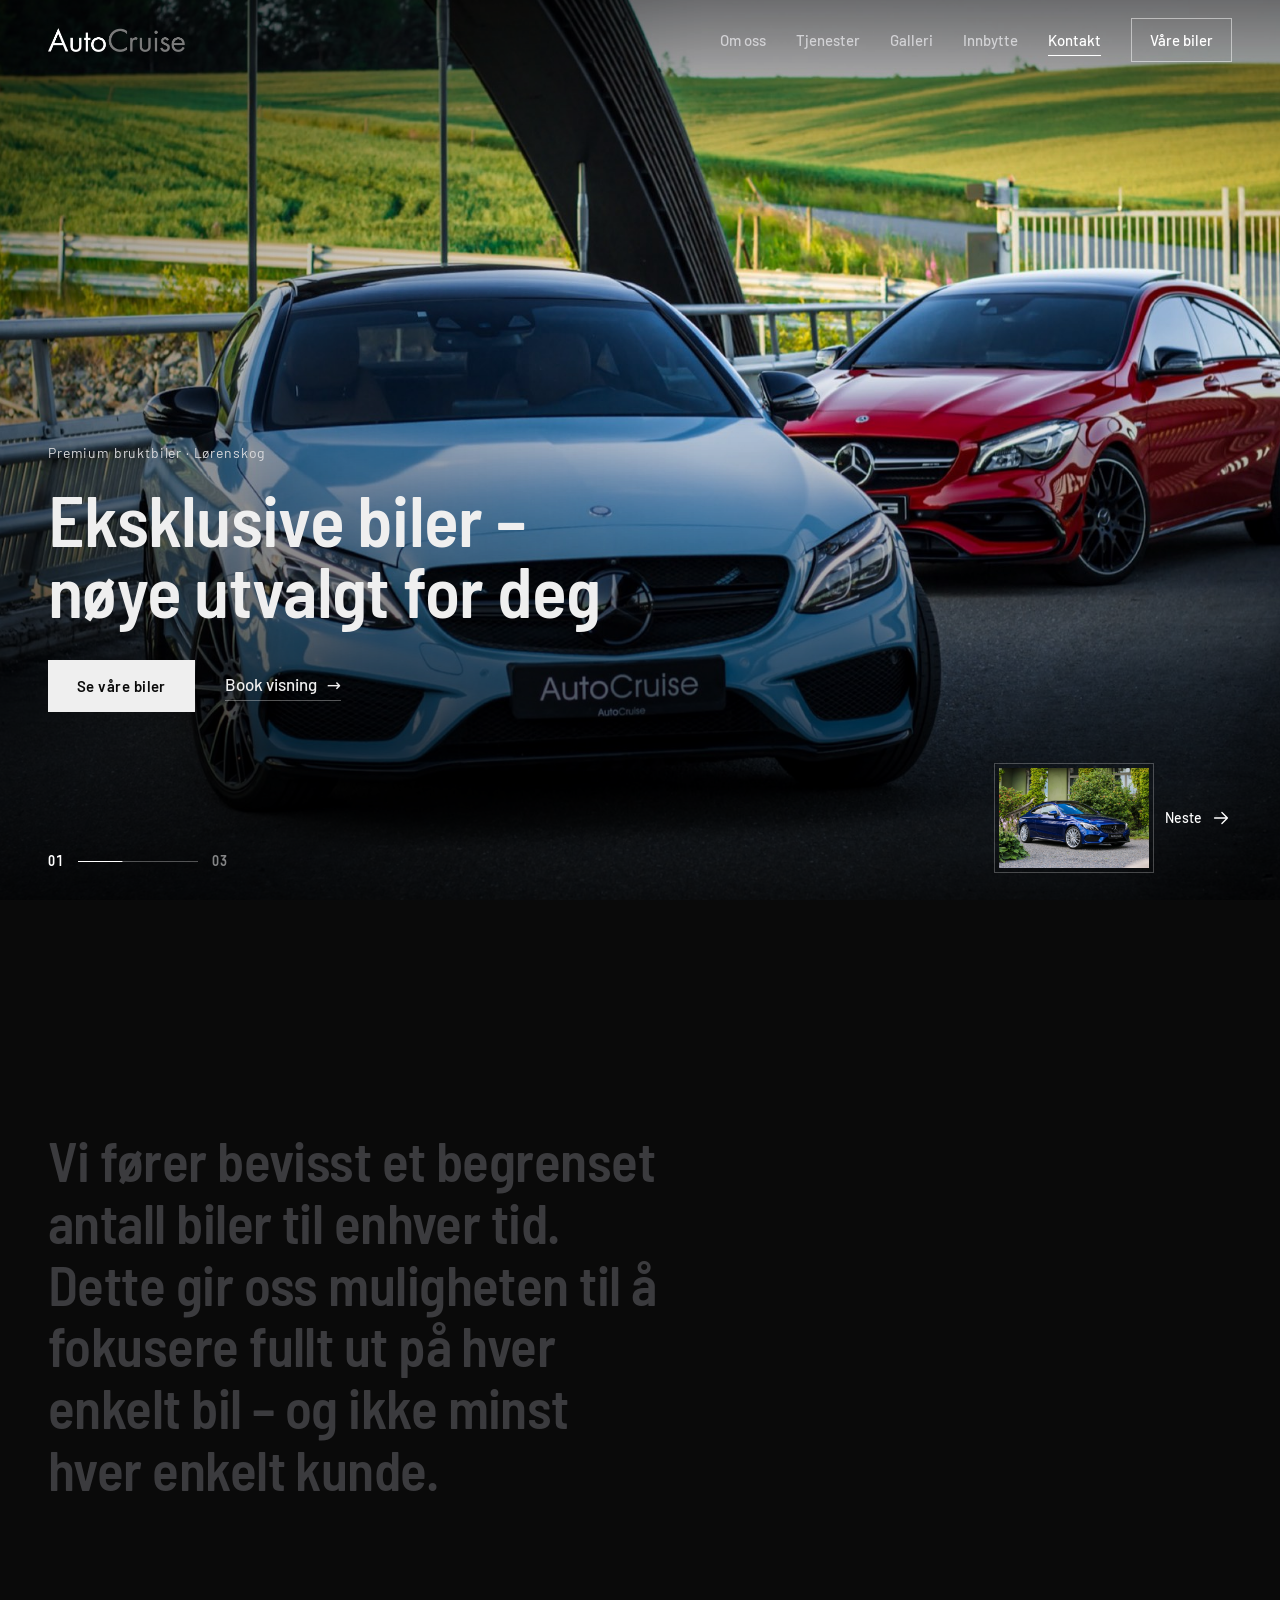
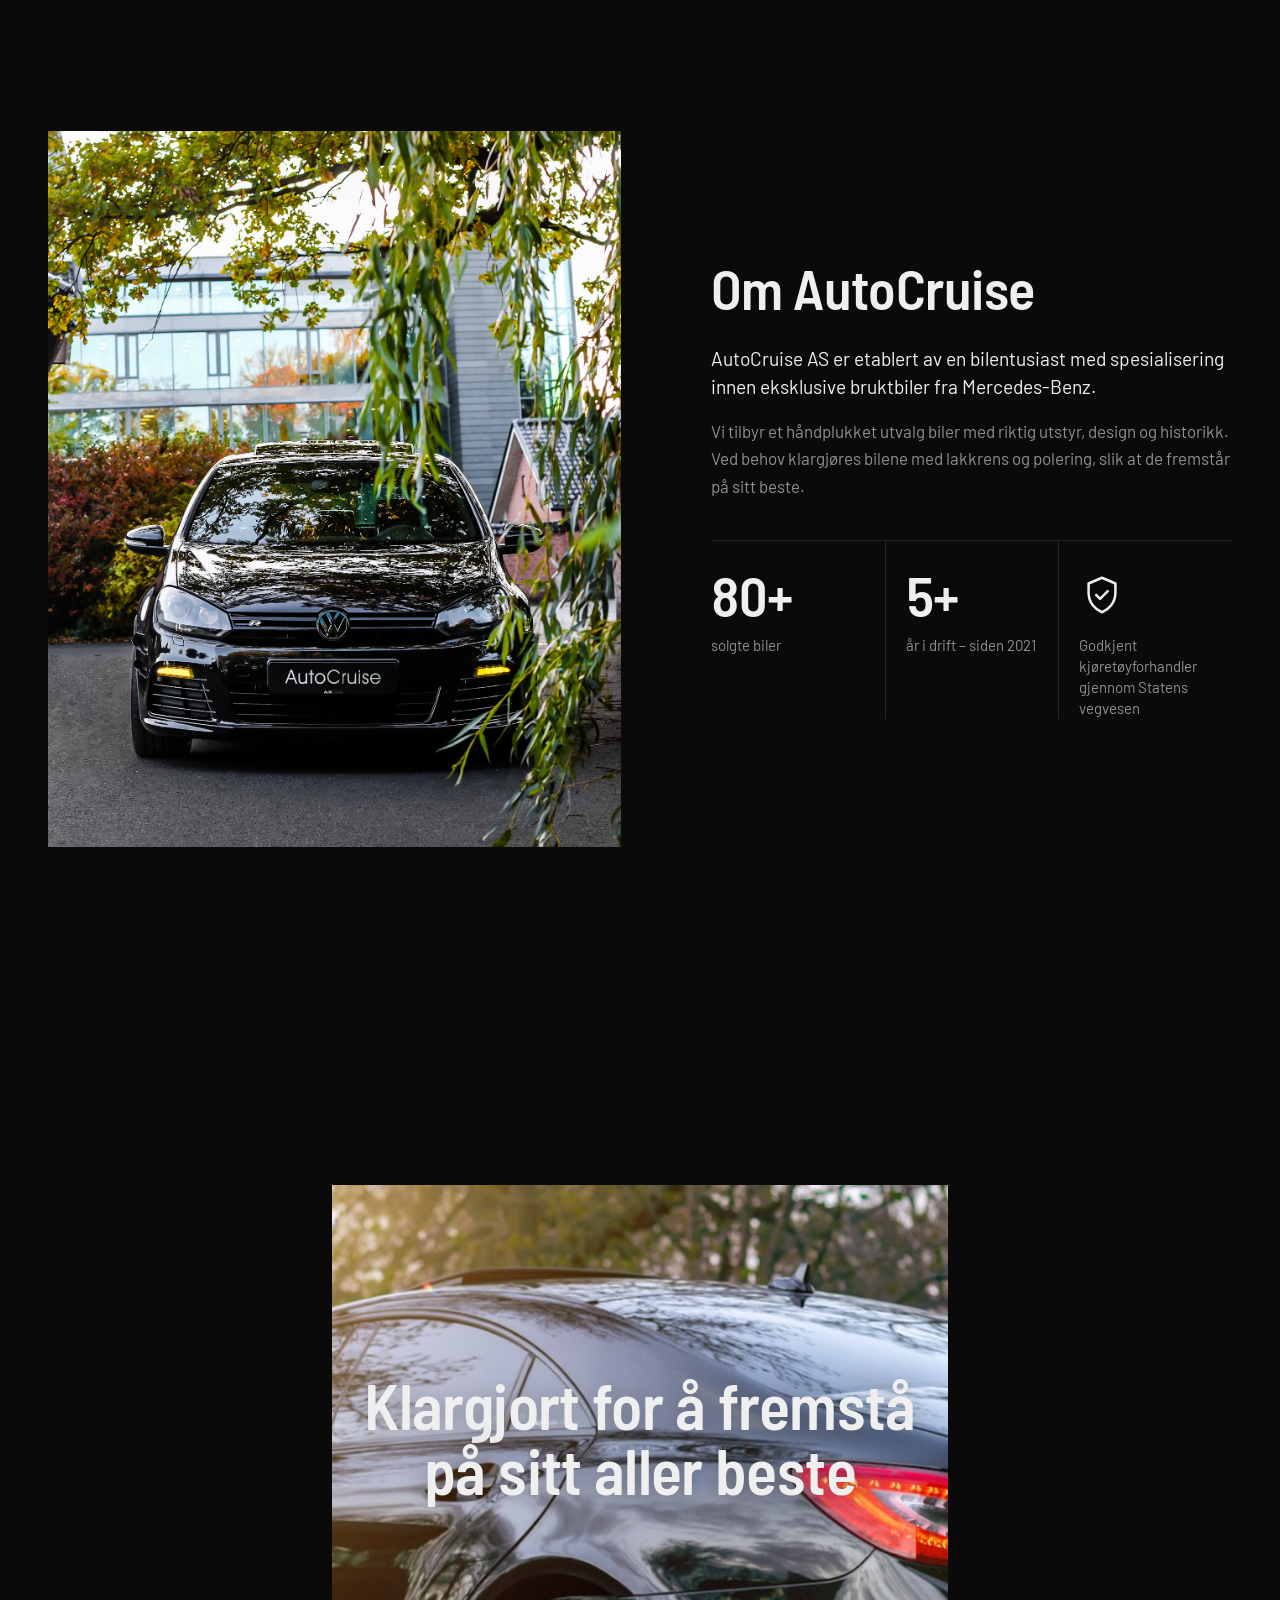
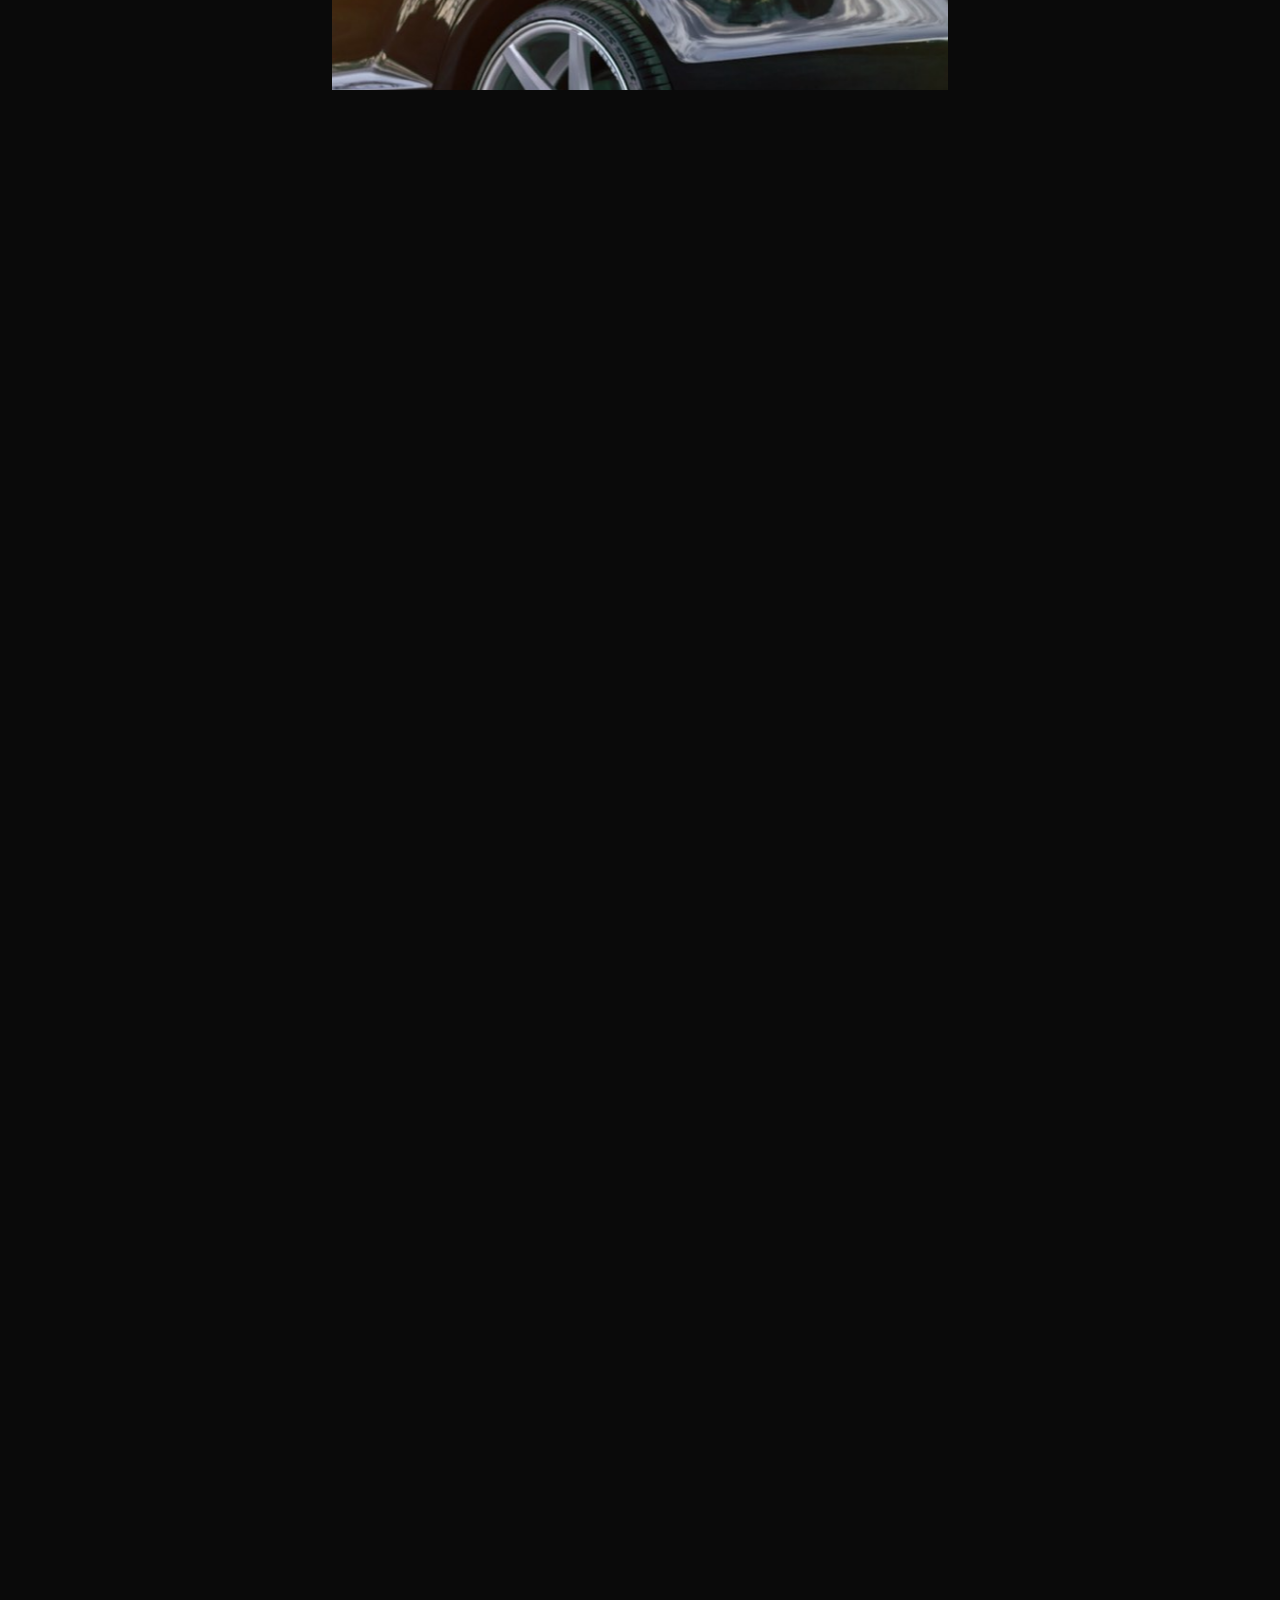
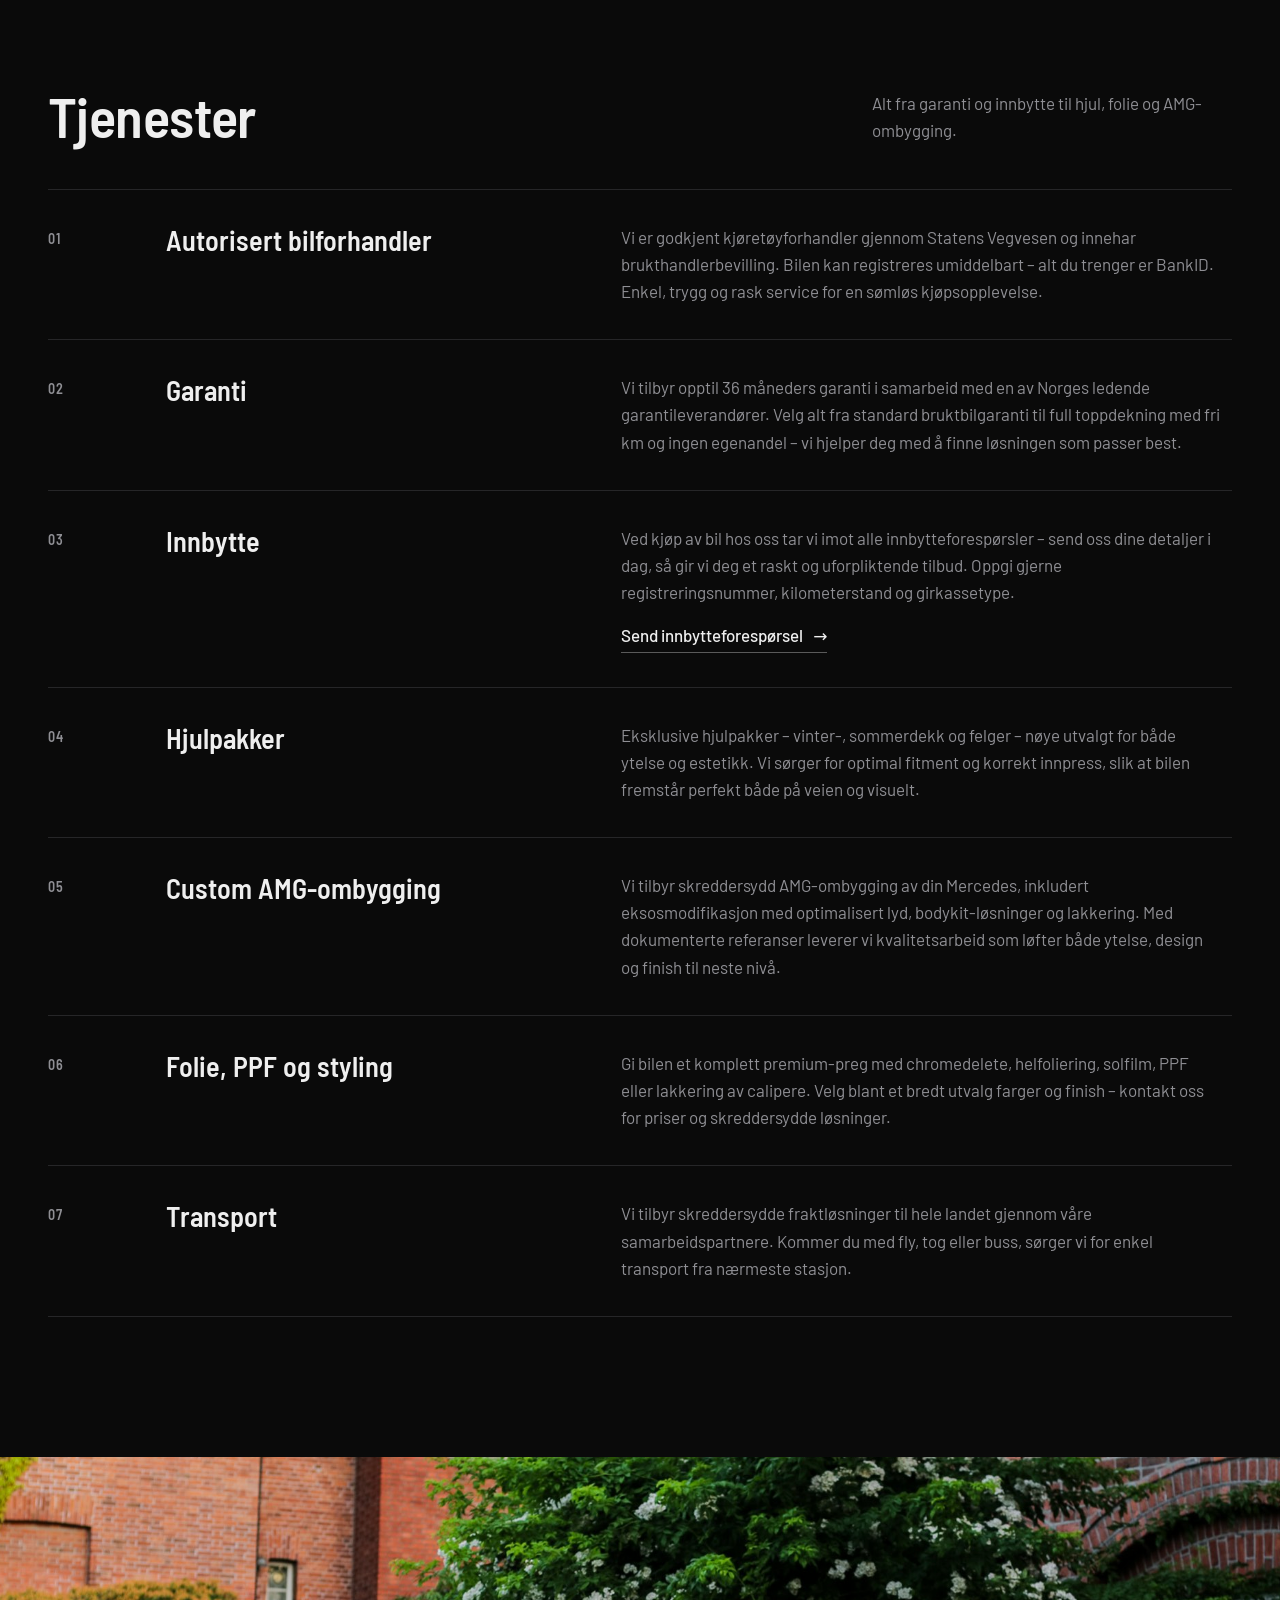
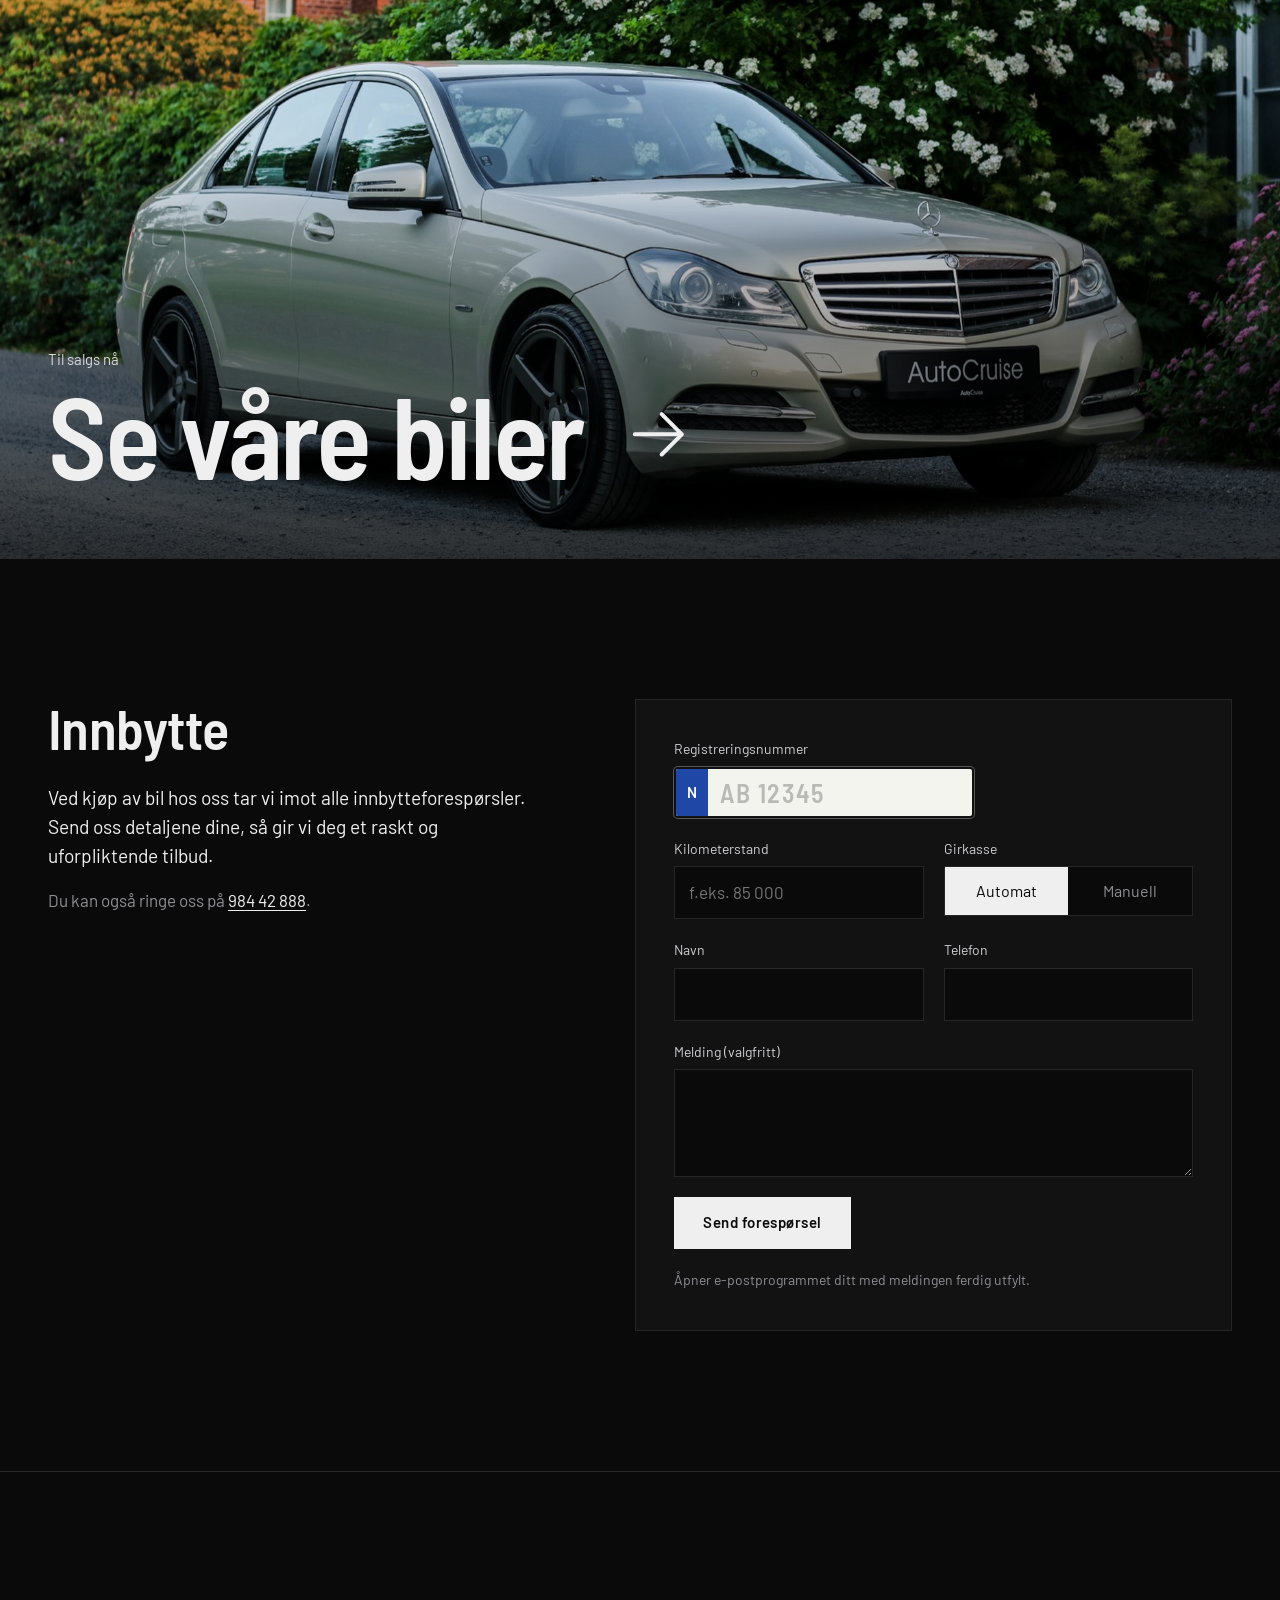
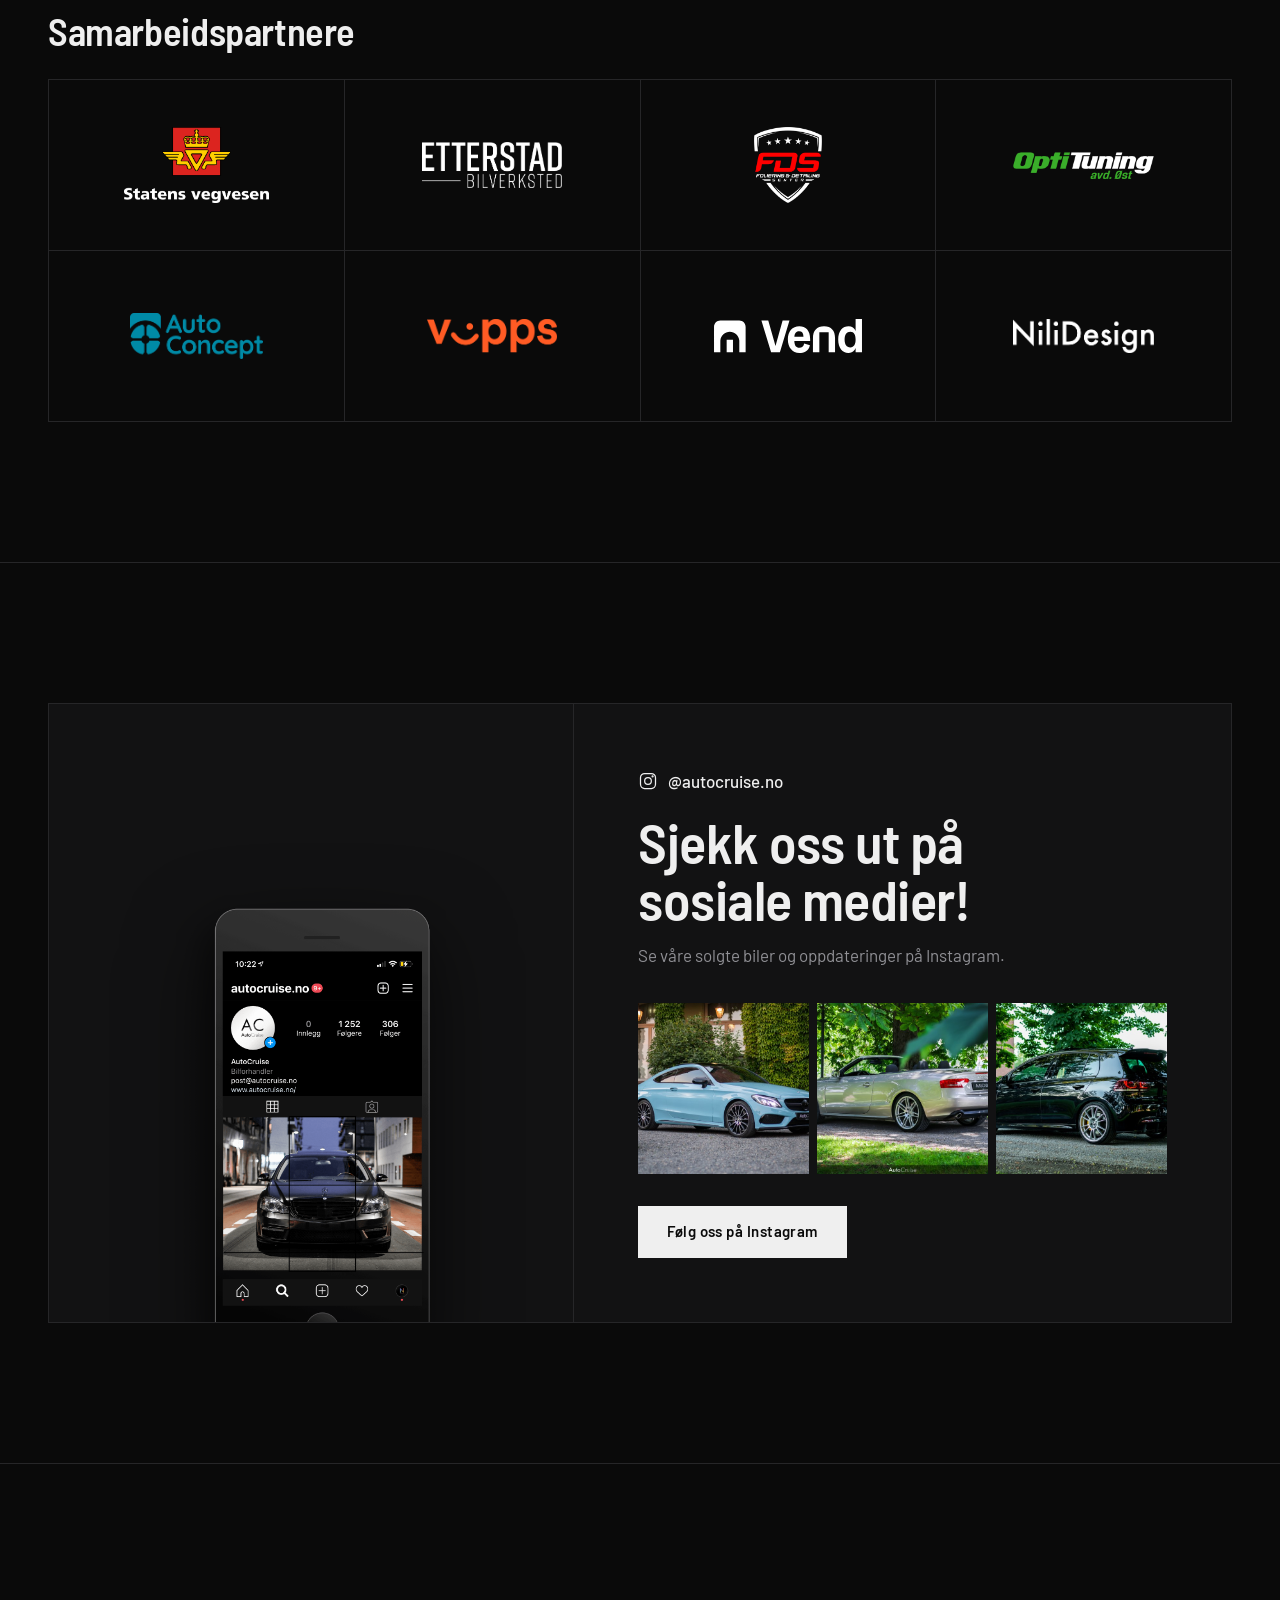
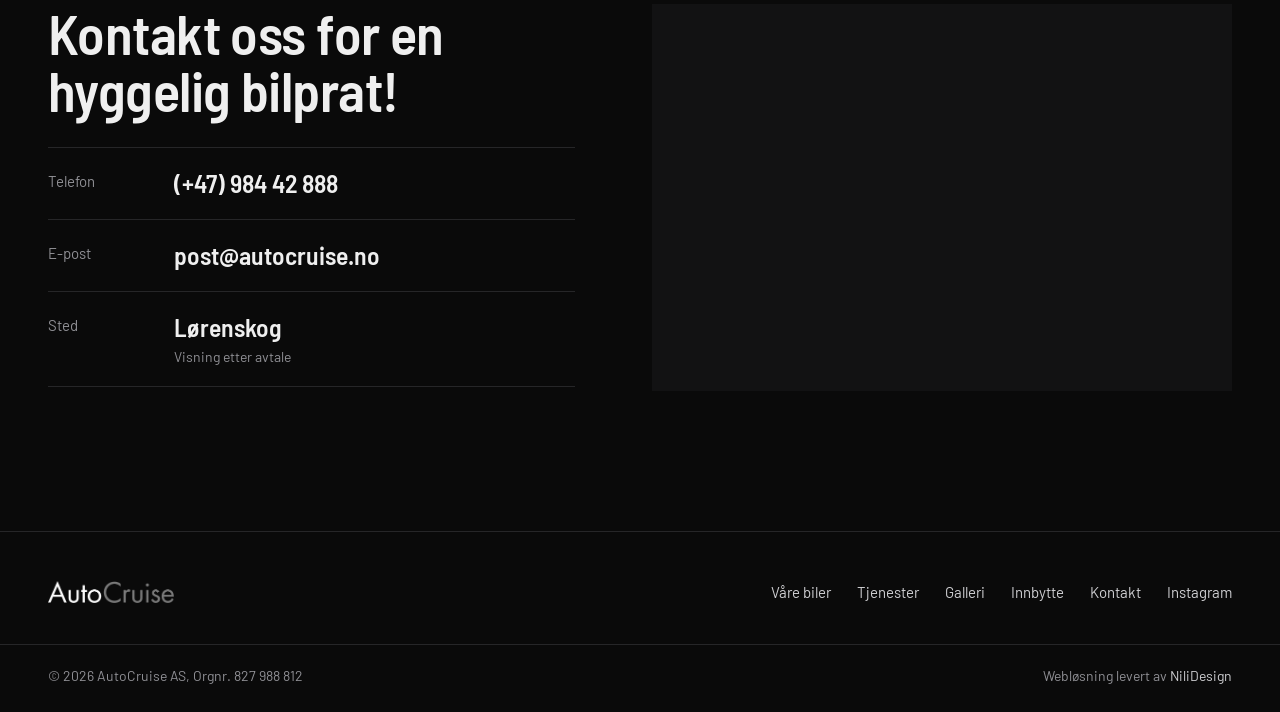
==== index.html @ bfeafc6b "Ny nettside for AutoCruise Forside med slideshow, tjenester, innbytteskjema, partnere og kontakt, pl" ====
<!DOCTYPE html>
<html lang="no">
<head>
  <meta charset="utf-8">
  <meta name="viewport" content="width=device-width, initial-scale=1">
  <title>AutoCruise | Premium bruktbiler og hjulpakker | Lørenskog</title>
  <meta name="description" content="AutoCruise AS – eksklusive bruktbiler fra Mercedes-Benz i Lørenskog. Håndplukket utvalg, opptil 36 mnd garanti, innbytte, hjulpakker, AMG-ombygging, foliering og frakt til hele landet.">
  <meta name="theme-color" content="#0a0a0a">
  <link rel="icon" href="img/logo_icon.png">
  <link rel="canonical" href="https://www.autocruise.no/">

  <meta property="og:type" content="website">
  <meta property="og:title" content="AutoCruise – Eksklusive biler, nøye utvalgt for deg">
  <meta property="og:description" content="Bruktbiler fra Mercedes-Benz i Lørenskog. Garanti, innbytte og frakt til hele landet.">
  <meta property="og:image" content="https://www.autocruise.no/bilder/web/header/1C43xCLA45.jpg">
  <meta property="og:locale" content="nb_NO">

  <script type="application/ld+json">
  {
    "@context": "https://schema.org",
    "@type": "AutoDealer",
    "name": "AutoCruise AS",
    "url": "https://www.autocruise.no/",
    "logo": "https://www.autocruise.no/img/logo_white.png",
    "image": "https://www.autocruise.no/bilder/web/header/1C43xCLA45.jpg",
    "telephone": "+4798442888",
    "email": "post@autocruise.no",
    "address": { "@type": "PostalAddress", "addressLocality": "Lørenskog", "addressCountry": "NO" },
    "taxID": "827988812",
    "sameAs": ["https://www.instagram.com/autocruise.no/"]
  }
  </script>

  <link rel="preconnect" href="https://fonts.googleapis.com">
  <link rel="preconnect" href="https://fonts.gstatic.com" crossorigin>
  <link href="https://fonts.googleapis.com/css2?family=Barlow:wght@400;500;600&family=Barlow+Semi+Condensed:wght@500;600;700&display=swap" rel="stylesheet">
  <link rel="preload" as="image" href="bilder/web/header/1C43xCLA45.jpg">
  <link rel="stylesheet" href="css/style.css?v=14">
</head>
<body class="home">

<header class="nav" id="nav">
  <a href="#top" class="nav__logo" aria-label="AutoCruise – til toppen">
    <img src="img/logo_white.png" alt="AutoCruise" width="150" height="26">
  </a>
  <nav class="nav__links" id="menu" aria-label="Hovedmeny">
    <a href="#om-oss">Om oss</a>
    <a href="#tjenester">Tjenester</a>
      <a href="galleri.html">Galleri</a>
    <a href="#innbytte">Innbytte</a>
    <a href="#kontakt">Kontakt</a>
    <a href="biler.html" class="nav__cars">Våre biler</a>
  </nav>
  <button class="nav__burger" id="burger" aria-label="Åpne meny" aria-expanded="false" aria-controls="menu">
    <span></span><span></span>
  </button>
</header>

<!-- ============ HEADER / SLIDESHOW ============ -->
<section class="hero" id="top" aria-roledescription="karusell" aria-label="Bilder fra AutoCruise">
  <div class="hero__media" id="heroMedia">
    <div class="hero__slides" id="heroSlides"></div>
  </div>
  <div class="hero__shade"></div>

  <div class="hero__content wrap">
    <p class="hero__place">Premium bruktbiler · Lørenskog</p>
    <h1 class="hero__title">Eksklusive biler –<br>nøye utvalgt for deg</h1>
    <div class="hero__actions">
      <a href="biler.html" class="btn">Se våre biler</a>
      <a href="#kontakt" class="link">Book visning</a>
    </div>
  </div>

  <div class="hero__bottom wrap">
    <div class="hero__index">
      <span id="heroNum">01</span>
      <span class="hero__line"><i id="heroProg"></i></span>
      <span id="heroTotal">06</span>
    </div>
    <p class="hero__caption" id="heroCaption"></p>
    <button class="hero__next" id="heroNext" aria-label="Neste bilde">
      <span class="hero__next-img"><img id="heroNextImg" alt=""></span>
      <span class="hero__next-txt">Neste<svg viewBox="0 0 24 24"><path d="M5 12h14M13 6l6 6-6 6"/></svg></span>
    </button>
  </div>
</section>

<main>

<!-- ============ UTSAGN ============ -->
<section class="statement" id="om-oss">
  <div class="wrap">
    <p class="statement__text" id="statement">Vi fører bevisst et begrenset antall biler til enhver tid. Dette gir oss muligheten til å fokusere fullt ut på hver enkelt bil – og ikke minst hver enkelt kunde.</p>
  </div>
</section>

<!-- ============ OM OSS ============ -->
<section class="about">
  <div class="wrap about__grid">
    <figure class="about__fig reveal">
      <div class="about__imgwrap"><img class="about__img parallax" src="bilder/web/IMG_1730.JPG" alt="Front på Mercedes-AMG med AutoCruise-skilt" loading="lazy"></div>
    </figure>
    <div class="about__copy">
      <h2 class="reveal">Om AutoCruise</h2>
      <p class="lead reveal">AutoCruise AS er etablert av en bilentusiast med spesialisering innen eksklusive bruktbiler fra Mercedes-Benz.</p>
      <p class="reveal">Vi tilbyr et håndplukket utvalg biler med riktig utstyr, design og historikk. Ved behov klargjøres bilene med lakkrens og polering, slik at de fremstår på sitt beste.</p>
      <ul class="about__stats reveal">
        <li><b><span data-count="80">80</span>+</b><span>solgte biler</span></li>
        <li><b><span data-count="5">5</span>+</b><span>år i drift – siden 2021</span></li>
        <li><b><svg viewBox="0 0 24 24" aria-hidden="true"><path d="M12 3l7 3v5c0 5-3.5 8.5-7 10-3.5-1.5-7-5-7-10V6z"/><path d="M9 12l2 2 4-4"/></svg></b><span>Godkjent kjøretøyforhandler gjennom Statens vegvesen</span></li>
      </ul>
    </div>
  </div>
</section>

<!-- ============ EKSPANDERENDE BILDE ============ -->
<section class="expand" id="expand" aria-label="Bilde">
  <div class="expand__sticky">
    <div class="expand__frame" id="expandFrame">
      <img src="bilder/web/ld-export-b02aa0bb-05022022.jpg" alt="Mercedes-AMG bakfra med AutoCruise-skilt" loading="lazy" id="expandImg">
    </div>
    <div class="expand__text" id="expandText">
      <h2>Klargjort for å fremstå<br>på sitt aller beste</h2>
    </div>
  </div>
</section>

<!-- ============ TJENESTER ============ -->
<section class="services section" id="tjenester">
  <div class="wrap">
    <div class="head-row">
      <h2 class="reveal">Tjenester</h2>
      <p class="reveal head-row__aside">Alt fra garanti og innbytte til hjul, folie og AMG-ombygging.</p>
    </div>

    <div class="svc" id="svc">
      <article class="svc__row reveal">
        <span class="svc__no">01</span>
        <h3>Autorisert bilforhandler</h3>
        <p>Vi er godkjent kjøretøyforhandler gjennom Statens Vegvesen og innehar brukthandlerbevilling. Bilen kan registreres umiddelbart – alt du trenger er BankID. Enkel, trygg og rask service for en sømløs kjøpsopplevelse.</p>
      </article>
      <article class="svc__row reveal">
        <span class="svc__no">02</span>
        <h3>Garanti</h3>
        <p>Vi tilbyr opptil 36 måneders garanti i samarbeid med en av Norges ledende garantileverandører. Velg alt fra standard bruktbilgaranti til full toppdekning med fri km og ingen egenandel – vi hjelper deg med å finne løsningen som passer best.</p>
      </article>
      <article class="svc__row reveal">
        <span class="svc__no">03</span>
        <h3>Innbytte</h3>
        <div>
          <p>Ved kjøp av bil hos oss tar vi imot alle innbytteforespørsler – send oss dine detaljer i dag, så gir vi deg et raskt og uforpliktende tilbud. Oppgi gjerne registreringsnummer, kilometerstand og girkassetype.</p>
          <a href="#innbytte" class="link">Send innbytteforespørsel</a>
        </div>
      </article>
      <article class="svc__row reveal">
        <span class="svc__no">04</span>
        <h3>Hjulpakker</h3>
        <p>Eksklusive hjulpakker – vinter-, sommerdekk og felger – nøye utvalgt for både ytelse og estetikk. Vi sørger for optimal fitment og korrekt innpress, slik at bilen fremstår perfekt både på veien og visuelt.</p>
      </article>
      <article class="svc__row reveal">
        <span class="svc__no">05</span>
        <h3>Custom AMG-ombygging</h3>
        <p>Vi tilbyr skreddersydd AMG-ombygging av din Mercedes, inkludert eksosmodifikasjon med optimalisert lyd, bodykit-løsninger og lakkering. Med dokumenterte referanser leverer vi kvalitetsarbeid som løfter både ytelse, design og finish til neste nivå.</p>
      </article>
      <article class="svc__row reveal">
        <span class="svc__no">06</span>
        <h3>Folie, PPF og styling</h3>
        <p>Gi bilen et komplett premium-preg med chromedelete, helfoliering, solfilm, PPF eller lakkering av calipere. Velg blant et bredt utvalg farger og finish – kontakt oss for priser og skreddersydde løsninger.</p>
      </article>
      <article class="svc__row reveal">
        <span class="svc__no">07</span>
        <h3>Transport</h3>
        <p>Vi tilbyr skreddersydde fraktløsninger til hele landet gjennom våre samarbeidspartnere. Kommer du med fly, tog eller buss, sørger vi for enkel transport fra nærmeste stasjon.</p>
      </article>
    </div>
  </div>
</section>

<!-- ============ VÅRE BILER – BANNER ============ -->
<a class="banner" href="biler.html">
  <img class="banner__img parallax" src="bilder/web/IMG_1139.jpg" alt="" loading="lazy">
  <span class="banner__shade"></span>
  <span class="banner__inner wrap">
    <span class="banner__small">Til salgs nå</span>
    <span class="banner__title">Se våre biler<svg viewBox="0 0 24 24"><path d="M5 12h14M13 6l6 6-6 6"/></svg></span>
  </span>
</a>

<!-- ============ INNBYTTE ============ -->
<section class="trade section" id="innbytte">
  <div class="wrap trade__grid">
    <div>
      <h2 class="reveal">Innbytte</h2>
      <p class="lead reveal">Ved kjøp av bil hos oss tar vi imot alle innbytteforespørsler. Send oss detaljene dine, så gir vi deg et raskt og uforpliktende tilbud.</p>
      <p class="reveal">Du kan også ringe oss på <a href="tel:+4798442888" class="u">984 42 888</a>.</p>
    </div>

    <form class="form reveal" id="tradeForm" novalidate>
      <div class="field field--full">
        <label for="regnr">Registreringsnummer</label>
        <div class="plate"><span class="plate__eu">N</span><input id="regnr" name="regnr" placeholder="AB 12345" maxlength="8" autocomplete="off" required></div>
      </div>
      <div class="field">
        <label for="km">Kilometerstand</label>
        <input id="km" name="km" inputmode="numeric" placeholder="f.eks. 85 000" required>
      </div>
      <div class="field">
        <span class="label">Girkasse</span>
        <div class="seg">
          <input type="radio" id="gir-a" name="gir" value="Automat" checked><label for="gir-a">Automat</label>
          <input type="radio" id="gir-m" name="gir" value="Manuell"><label for="gir-m">Manuell</label>
        </div>
      </div>
      <div class="field">
        <label for="navn">Navn</label>
        <input id="navn" name="navn" autocomplete="name" required>
      </div>
      <div class="field">
        <label for="tlf">Telefon</label>
        <input id="tlf" name="tlf" type="tel" inputmode="numeric" pattern="[0-9]*" maxlength="12" autocomplete="tel" required>
      </div>
      <div class="field field--full">
        <label for="melding">Melding (valgfritt)</label>
        <textarea id="melding" name="melding" rows="3"></textarea>
      </div>
      <div class="field--full form__foot">
        <button class="btn" type="submit">Send forespørsel</button>
        <p class="form__note" id="formNote">Åpner e-postprogrammet ditt med meldingen ferdig utfylt.</p>
      </div>
    </form>
  </div>
</section>

<!-- ============ PARTNERE ============ -->
<section class="partners section" aria-labelledby="partnere-tittel">
  <div class="wrap">
    <h2 class="partners__title reveal" id="partnere-tittel">Samarbeidspartnere</h2>
    <ul class="partners__grid reveal">
      <li><img src="img/partnere/vegvesen.png" alt="Statens vegvesen" class="p-tall" loading="lazy"></li>
      <li><img src="img/partnere/etterstad_logo.png" alt="Etterstad Bilverksted" loading="lazy"></li>
      <li><img src="img/partnere/fds.png" alt="FDS – Foliering &amp; Detailing Senter" class="p-tall" loading="lazy"></li>
      <li><img src="img/partnere/Optituning_avdOst_logo.png" alt="Optituning avd. Øst" loading="lazy"></li>
      <li><img src="img/partnere/AutoConcept_logo.webp" alt="AutoConcept" loading="lazy"></li>
      <li><img src="img/partnere/vipps.png" alt="Vipps" class="p-small" loading="lazy"></li>
      <li><img src="img/partnere/vend.svg" alt="Vend" class="p-small" loading="lazy"></li>
      <li><img src="img/partnere/NiliDesign_logo_white.png" alt="NiliDesign" class="p-small" loading="lazy"></li>
    </ul>
  </div>
</section>

<!-- ============ INSTAGRAM ============ -->
<section class="insta section" aria-labelledby="insta-tittel">
  <div class="wrap">
    <div class="insta__panel reveal">
      <div class="insta__phone">
        <img src="img/mobile_instagram.png" alt="AutoCruise sin Instagram-profil" loading="lazy">
      </div>
      <div class="insta__body">
        <p class="insta__handle"><svg viewBox="0 0 24 24" aria-hidden="true"><rect x="3" y="3" width="18" height="18" rx="5"/><circle cx="12" cy="12" r="4"/><circle cx="17.5" cy="6.5" r=".6"/></svg>@autocruise.no</p>
        <h2 id="insta-tittel">Sjekk oss ut på sosiale medier!</h2>
        <p>Se våre solgte biler og oppdateringer på Instagram.</p>
        <div class="insta__tiles">
          <a class="insta__tile" href="https://www.instagram.com/autocruise.no/" target="_blank" rel="noopener" tabindex="-1" aria-hidden="true"><img src="bilder/web/liten/IMG_9004.jpg" alt="" loading="lazy"></a>
          <a class="insta__tile" href="https://www.instagram.com/autocruise.no/" target="_blank" rel="noopener" tabindex="-1" aria-hidden="true"><img src="bilder/web/liten/AutoCruise_Main3.jpg" alt="" loading="lazy"></a>
          <a class="insta__tile" href="https://www.instagram.com/autocruise.no/" target="_blank" rel="noopener" tabindex="-1" aria-hidden="true"><img src="bilder/web/liten/IMG_8858.jpg" alt="" loading="lazy"></a>
        </div>
        <a class="btn" href="https://www.instagram.com/autocruise.no/" target="_blank" rel="noopener">Følg oss på Instagram</a>
      </div>
    </div>
  </div>
</section>

<!-- ============ KONTAKT ============ -->
<section class="contact section" id="kontakt">
  <div class="wrap contact__grid">
    <div>
      <h2 class="contact__title reveal">Kontakt oss for en hyggelig bilprat!</h2>
      <ul class="contact__list reveal">
        <li><span>Telefon</span><a href="tel:+4798442888">(+47) 984 42 888</a></li>
        <li><span>E-post</span><a href="mailto:post@autocruise.no?subject=Kontakt%20oss%20(via%20www.autocruise.no)">post@autocruise.no</a></li>
        <li><span>Sted</span><b>Lørenskog</b><small>Visning etter avtale</small></li>
      </ul>
    </div>
    <div class="map reveal">
      <iframe title="Kart over Lørenskog" src="https://www.google.com/maps?q=L%C3%B8renskog&z=12&output=embed" loading="lazy" referrerpolicy="no-referrer-when-downgrade"></iframe>
    </div>
  </div>
</section>

</main>

<footer class="footer">
  <div class="wrap footer__inner">
    <img src="img/logo_white.png" alt="AutoCruise" class="footer__logo" loading="lazy">
    <nav aria-label="Bunnmeny">
      <a href="biler.html">Våre biler</a>
      <a href="#tjenester">Tjenester</a>
      <a href="galleri.html">Galleri</a>
      <a href="#innbytte">Innbytte</a>
      <a href="#kontakt">Kontakt</a>
      <a href="https://www.instagram.com/autocruise.no/" target="_blank" rel="noopener">Instagram</a>
    </nav>
  </div>
  <div class="wrap footer__bottom">
    <span>© <span id="year">2026</span> AutoCruise AS, Orgnr. 827 988 812</span>
    <span>Webløsning levert av <a href="https://nilidesign.com" target="_blank" rel="noopener">NiliDesign</a></span>
  </div>
</footer>

<div class="quickbar">
  <a href="tel:+4798442888">Ring oss</a>
  <a href="biler.html">Våre biler</a>
</div>

<script src="bilder/bilder.js?v=14"></script>
<script src="js/main.js?v=14"></script>
</body>
</html>
---- css/style.css ----
/* ============ AutoCruise ============ */
:root {
  --bg: #0a0a0a;
  --bg-2: #121213;
  --line: #262628;
  --text: #efefef;
  --muted: #8f8f94;
  --dim: #3b3b3e;
  --accent: #d0262d;
  --ease: cubic-bezier(.22, .7, .15, 1);
  --ease-io: cubic-bezier(.7, 0, .2, 1);
  --wrap: 1280px;
  --gutter: clamp(16px, 4vw, 48px);
  --head: "Barlow Semi Condensed", "Barlow", system-ui, sans-serif;
}

*, *::before, *::after { box-sizing: border-box; }
html { -webkit-text-size-adjust: 100%; }
@media (prefers-reduced-motion: no-preference) { html { scroll-behavior: smooth; } }
body {
  margin: 0;
  background: var(--bg);
  color: var(--text);
  font-family: "Barlow", system-ui, sans-serif;
  font-size: 17px;
  line-height: 1.6;
  -webkit-font-smoothing: antialiased;
  overflow-x: hidden;
}
img { max-width: 100%; display: block; }
a { color: inherit; text-decoration: none; }
svg { width: 22px; height: 22px; fill: none; stroke: currentColor; stroke-width: 1.5; stroke-linecap: round; stroke-linejoin: round; flex: none; }
:focus-visible { outline: 2px solid var(--text); outline-offset: 3px; }
::selection { background: var(--text); color: var(--bg); }

.wrap { width: 100%; max-width: var(--wrap); margin: 0 auto; padding: 0 var(--gutter); }
.section { padding: clamp(80px, 11vw, 140px) 0; }

h1, h2 { font-family: var(--head); font-weight: 600; letter-spacing: -.01em; }
h2 { font-size: clamp(34px, 4.4vw, 60px); line-height: 1.02; margin: 0 0 28px; }
h3 { font-family: var(--head); font-weight: 600; font-size: 24px; line-height: 1.2; margin: 0; }
p { color: var(--muted); margin: 0 0 16px; }
.lead { color: var(--text); font-size: clamp(18px, 1.5vw, 21px); line-height: 1.5; }
.u { color: var(--text); border-bottom: 1px solid currentColor; }

.btn {
  display: inline-flex; align-items: center; justify-content: center; gap: 10px;
  height: 52px; padding: 0 28px; border: 1px solid var(--text);
  background: var(--text); color: var(--bg); font: 600 15px/1 "Barlow", sans-serif; letter-spacing: .03em;
  cursor: pointer; white-space: nowrap; position: relative; overflow: hidden; isolation: isolate;
  transition: color .45s var(--ease);
}
.btn::before { content: ""; position: absolute; inset: 0; background: var(--bg); transform: scaleY(0); transform-origin: bottom; transition: transform .45s var(--ease); z-index: -1; }
.btn:hover { color: var(--text); }
.btn:hover::before { transform: scaleY(1); }
.link {
  display: inline-flex; align-items: center; gap: 10px; font-weight: 500; color: var(--text);
  padding-bottom: 3px; position: relative;
}
.link::before { content: ""; position: absolute; left: 0; right: 0; bottom: 0; height: 1px; background: currentColor; opacity: .35; }
.link::after { content: "→"; transition: transform .3s var(--ease); }
.link:hover::after { transform: translateX(4px); }
.head-row { display: flex; justify-content: space-between; align-items: end; gap: 16px 40px; flex-wrap: wrap; margin-bottom: 44px; }
.head-row h2 { margin: 0; }
.head-row__aside { max-width: 36ch; margin: 0; }

/* ============ NAV ============ */
.nav {
  position: fixed; top: 0; left: 0; right: 0; z-index: 100;
  display: flex; align-items: center; gap: 32px;
  height: 80px; padding: 0 var(--gutter);
  transition: background .4s, height .4s var(--ease), border-color .4s, transform .5s var(--ease);
  border-bottom: 1px solid transparent;
}
.nav.is-scrolled { height: 64px; background: rgba(10,10,10,.92); backdrop-filter: blur(12px); -webkit-backdrop-filter: blur(12px); border-color: var(--line); }
.nav.is-hidden { transform: translateY(-100%); }
.nav__logo img { height: 24px; width: auto; }
.nav__links { display: flex; align-items: center; gap: 30px; margin-left: auto; }
.nav__links a { font-size: 15px; font-weight: 500; color: #d2d2d5; transition: color .2s; position: relative; }
.nav__links a:not(.nav__cars)::after { content: ""; position: absolute; left: 0; right: 0; bottom: -4px; height: 1px; background: currentColor; transform: scaleX(0); transform-origin: right; transition: transform .35s var(--ease); }
.nav__links a:hover, .nav__links a.is-active { color: #fff; }
.nav__links a:hover::after, .nav__links a.is-active::after { transform: scaleX(1); transform-origin: left; }
.nav__cars { border: 1px solid rgba(255,255,255,.5); padding: 9px 18px; color: #fff !important; transition: background .25s, color .25s !important; }
.nav__cars:hover, .nav__cars.is-active { background: #fff; color: #000 !important; }
.nav__burger { display: none; }

/* ============ HERO ============ */
.hero { position: relative; height: 100vh; height: 100svh; min-height: 600px; overflow: hidden; display: flex; flex-direction: column; justify-content: flex-end; background: #000; }
.hero__media { position: absolute; inset: 0; will-change: transform; }
.hero__slides { position: absolute; inset: -24px; transition: transform 1s var(--ease); }
.hero__slide { position: absolute; inset: 0; overflow: hidden; clip-path: inset(0 0 0 100%); transition: clip-path 1.3s var(--ease-io); }
.hero__slide img { width: 100%; height: 100%; object-fit: cover; transform: scale(1.3); transition: transform 1.6s var(--ease); }
.hero__slide.is-active { clip-path: inset(0); z-index: 2; }
.hero__slide.is-active img { transform: scale(1.04); transition: transform 8s cubic-bezier(.2,.4,.3,1); }
.hero__slide.is-leaving { clip-path: inset(0); z-index: 1; }
.hero__slide.is-leaving img { transform: scale(1.04) translateX(-6%); transition: transform 1.3s var(--ease-io); }
.hero__shade {
  position: absolute; inset: 0; z-index: 3; pointer-events: none;
  background:
    linear-gradient(180deg, rgba(0,0,0,.55) 0%, rgba(0,0,0,0) 22%),
    linear-gradient(0deg, rgba(0,0,0,.85) 0%, rgba(0,0,0,.35) 35%, rgba(0,0,0,0) 60%),
    linear-gradient(90deg, rgba(0,0,0,.4) 0%, rgba(0,0,0,0) 55%);
}
.hero__content { position: relative; z-index: 4; }
.hero__place { font-size: 14px; letter-spacing: .06em; color: #d9d9dc; margin: 0 0 18px; }
.hero__title { font-size: clamp(40px, 5.6vw, 80px); line-height: 1; margin: 0 0 34px; }
.hero__actions { display: flex; align-items: center; flex-wrap: wrap; gap: 30px; }

/* Innlasting */
.js .hero__place, .js .hero__title, .js .hero__actions { opacity: 0; transform: translateY(28px); transition: opacity 1s var(--ease), transform 1.2s var(--ease); }
.js .hero__title { transition-delay: .1s; }
.js .hero__actions { transition-delay: .25s; }
.is-loaded .hero__place, .is-loaded .hero__title, .is-loaded .hero__actions { opacity: 1; transform: none; }

.hero__bottom { position: relative; z-index: 4; display: grid; grid-template-columns: auto 1fr auto; align-items: end; gap: 32px; padding-top: 56px; padding-bottom: 32px; }
.hero__index { display: flex; align-items: center; gap: 14px; font: 600 14px/1 var(--head); letter-spacing: .08em; font-variant-numeric: tabular-nums; color: #fff; }
.hero__index span:last-child { color: rgba(255,255,255,.5); }
.hero__line { width: 120px; height: 1px; background: rgba(255,255,255,.3); position: relative; }
.hero__line i { position: absolute; inset: 0; background: #fff; transform-origin: left; transform: scaleX(0); }
.hero__caption { margin: 0; font-size: 14px; color: #cfcfd2; }
.hero__next { display: flex; align-items: center; gap: 16px; background: none; border: 0; padding: 0; color: #fff; cursor: pointer; font: 500 14px/1 "Barlow", sans-serif; }
.hero__next-img { width: 150px; aspect-ratio: 3/2; overflow: hidden; position: relative; outline: 1px solid rgba(255,255,255,.25); outline-offset: 4px; }
.hero__next-img img { width: 100%; height: 100%; object-fit: cover; transition: transform .8s var(--ease); }
.hero__next:hover .hero__next-img img { transform: scale(1.12); }
.hero__next-txt { display: flex; align-items: center; gap: 8px; }
.hero__next-txt svg { transition: transform .3s var(--ease); }
.hero__next:hover .hero__next-txt svg { transform: translateX(4px); }

/* ============ UTSAGN ============ */
.statement { padding: clamp(110px, 18vw, 240px) 0; }
.statement__text { font: 600 clamp(30px, 4.3vw, 62px)/1.12 var(--head); letter-spacing: -.01em; color: var(--text); margin: 0; max-width: 22ch; }
.statement__text .w { color: var(--dim); transition: color .35s; }
.statement__text .w.is-lit { color: var(--text); }

/* ============ OM OSS ============ */
.about { padding-bottom: clamp(80px, 11vw, 140px); }
.about__grid { display: grid; grid-template-columns: 1.1fr 1fr; gap: clamp(40px, 7vw, 110px); align-items: center; }
.about__fig { margin: 0; }
.about__imgwrap { aspect-ratio: 4/5; overflow: hidden; }
.about__img { width: 100%; height: 118%; object-fit: cover; object-position: 30% center; }
.about__stats { list-style: none; margin: 40px 0 0; padding: 0; display: grid; grid-template-columns: repeat(3, 1fr); border-top: 1px solid var(--line); }
.about__stats li { padding: 24px 20px 0 0; }
.about__stats li + li { padding-left: 20px; border-left: 1px solid var(--line); }
.about__stats b { display: flex; align-items: center; height: 60px; font: 600 clamp(44px, 4.4vw, 60px)/1 var(--head); letter-spacing: -.02em; margin-bottom: 10px; font-variant-numeric: tabular-nums; }
.about__stats b svg { width: 46px; height: 46px; stroke-width: 1.3; }
.about__stats li > span { display: block; font-size: 15px; line-height: 1.4; color: var(--muted); }

/* ============ EKSPANDERENDE BILDE ============ */
.expand { height: 240vh; position: relative; }
.expand__sticky { position: sticky; top: 0; height: 100vh; height: 100svh; overflow: hidden; display: grid; place-items: center; }
.expand__frame { position: absolute; inset: 0; clip-path: inset(22% 26%); overflow: hidden; will-change: clip-path; }
.expand__frame img { width: 100%; height: 100%; object-fit: cover; transform: scale(1.35); will-change: transform; }
.expand__frame::after { content: ""; position: absolute; inset: 0; background: rgba(0,0,0,var(--shade, 0)); }
.expand__text { position: relative; z-index: 2; text-align: center; padding: 0 var(--gutter); opacity: 0; transform: translateY(30px); transition: opacity .6s, transform .8s var(--ease); }
.expand__text.is-in { opacity: 1; transform: none; }
.expand__text h2 { font-size: clamp(34px, 5vw, 72px); margin: 0; text-shadow: 0 2px 30px rgba(0,0,0,.4); }

/* ============ TJENESTER ============ */
.services { position: relative; }
.svc { border-top: 1px solid var(--line); }
.svc__row { display: grid; grid-template-columns: 70px 1fr 1.5fr; gap: 16px 48px; padding: 34px 0; border-bottom: 1px solid var(--line); position: relative; transition: padding .5s var(--ease); }
.svc__no { font: 600 14px/1.6 var(--head); color: var(--muted); letter-spacing: .08em; padding-top: 4px; transition: color .3s; }
.svc__row h3 { font-size: clamp(22px, 2.2vw, 30px); transition: transform .5s var(--ease); }
.svc__row p { margin: 0; max-width: 60ch; transition: color .3s; }
.svc__row .link { margin-top: 16px; }
@media (hover: hover) {
  .svc__row:hover .svc__no { color: var(--text); }
  .svc__row:hover h3 { transform: translateX(10px); }
  .svc__row:hover p { color: #c7c7cb; }
}

/* ============ GALLERI-SIDEN ============ */
.gal-head { padding: clamp(130px, 16vw, 200px) 0 clamp(36px, 5vw, 60px); }
.gal-head__inner { display: flex; justify-content: space-between; align-items: end; gap: 24px 60px; flex-wrap: wrap; }
.gal-head h1 { font-size: clamp(64px, 11vw, 168px); line-height: .85; margin: 0; letter-spacing: -.025em; }
.gal-head__side { max-width: 340px; }
.gal-head__side p { margin: 0 0 6px; }
.gal { padding-bottom: clamp(80px, 10vw, 130px); }
.gal__grid { display: grid; grid-template-columns: repeat(4, 1fr); grid-auto-rows: clamp(150px, 17vw, 250px); gap: 8px; }
.gal__item { position: relative; padding: 0; border: 0; overflow: hidden; background: var(--bg-2); cursor: zoom-in; }
.gal__item img { width: 100%; height: 100%; object-fit: cover; transition: transform 1s var(--ease), opacity .6s; }
.gal__item img.is-loading { opacity: 0; }
.gal__item::after { content: ""; position: absolute; inset: 0; background: linear-gradient(0deg, rgba(0,0,0,.45), transparent 45%); opacity: 0; transition: opacity .4s; }
.gal__item span { position: absolute; left: 14px; bottom: 12px; z-index: 1; font: 600 13px/1 var(--head); letter-spacing: .08em; color: #fff; opacity: 0; transform: translateY(6px); transition: opacity .3s, transform .4s var(--ease); }
.gal__item:hover img { transform: scale(1.04); }
.gal__item:hover::after, .gal__item:hover span, .gal__item:focus-visible span { opacity: 1; transform: none; }

/* ============ LIGHTBOX ============ */
.lightbox { position: fixed; inset: 0; z-index: 300; background: rgba(0,0,0,.96); display: flex; align-items: center; justify-content: center; padding: 64px 16px; animation: lbIn .35s var(--ease); }
.lightbox[hidden] { display: none; }
@keyframes lbIn { from { opacity: 0; } }
.lightbox figure { margin: 0; display: flex; flex-direction: column; align-items: center; gap: 12px; max-width: 1500px; }
.lightbox img { max-height: calc(100vh - 150px); width: auto; animation: lbImg .5s var(--ease); }
@keyframes lbImg { from { opacity: 0; transform: scale(.97); } }
.lightbox figcaption { color: var(--muted); font-size: 14px; font-variant-numeric: tabular-nums; }
.lightbox button { position: absolute; width: 52px; height: 52px; display: grid; place-items: center; background: none; border: 1px solid rgba(255,255,255,.25); color: #fff; cursor: pointer; transition: background .2s, color .2s; }
.lightbox button:hover { background: #fff; color: #000; }
.lightbox__close { top: 16px; right: 16px; }
.lightbox__nav { top: 50%; margin-top: -26px; }
.lightbox__nav--prev { left: 16px; }
.lightbox__nav--next { right: 16px; }

/* ============ BANNER ============ */
.banner { position: relative; display: block; height: 78vh; min-height: 460px; overflow: hidden; }
.banner__img { position: absolute; inset: 0; width: 100%; height: 125%; object-fit: cover; transition: scale 1.4s var(--ease); }
.banner:hover .banner__img { scale: 1.04; }
.banner__shade { position: absolute; inset: 0; background: linear-gradient(0deg, rgba(0,0,0,.75), rgba(0,0,0,.05) 60%); }
.banner__inner { position: absolute; left: 0; right: 0; bottom: 0; margin: 0 auto; padding-bottom: clamp(36px, 6vw, 72px); display: flex; flex-direction: column; gap: 10px; }
.banner__small { font-size: 15px; color: #d9d9dc; }
.banner__title { display: flex; align-items: center; gap: .3em; font: 600 clamp(48px, 9vw, 140px)/.92 var(--head); letter-spacing: -.02em; }
.banner__title svg { width: .7em; height: .7em; stroke-width: 1.2; transition: transform .6s var(--ease); }
.banner:hover .banner__title svg { transform: translateX(.2em); }

/* ============ INNBYTTE ============ */
.trade__grid { display: grid; grid-template-columns: 1fr 1.2fr; gap: clamp(40px, 7vw, 100px); align-items: start; }
.form { display: grid; grid-template-columns: 1fr 1fr; gap: 20px; padding: clamp(24px, 3vw, 40px); background: var(--bg-2); border: 1px solid var(--line); }
.field { display: flex; flex-direction: column; gap: 6px; }
.field--full { grid-column: 1 / -1; }
.field label, .field .label { font-size: 14px; color: #cfcfd2; }
.field input, .field textarea {
  font: inherit; color: var(--text); background: var(--bg);
  border: 1px solid var(--line); border-radius: 0; padding: 12px 14px; width: 100%; transition: border-color .2s;
}
.field textarea { resize: vertical; }
.field input:focus, .field textarea:focus { outline: none; border-color: #8a8a8e; }
.field.is-invalid input { border-color: var(--accent); }
.plate { display: flex; background: #f4f4ef; border: 2px solid #111; border-radius: 4px; overflow: hidden; max-width: 300px; box-shadow: 0 0 0 1px #555; }
.plate__eu { background: #1f47a6; color: #fff; font-weight: 600; display: grid; place-items: center; width: 36px; font-size: 15px; }
.field .plate input { background: transparent; border: 0; color: #111; font: 600 26px/1 var(--head); letter-spacing: .06em; text-transform: uppercase; padding: 8px 12px; }
.field .plate input::placeholder { color: #b9b9b5; }
.field.is-invalid .plate { border-color: var(--accent); }
.seg { display: grid; grid-template-columns: 1fr 1fr; border: 1px solid var(--line); background: var(--bg); }
.seg input { position: absolute; opacity: 0; pointer-events: none; }
.seg label { text-align: center; padding: 11px; cursor: pointer; color: var(--muted); font-size: 16px; transition: background .2s, color .2s; }
.seg input:checked + label { background: var(--text); color: var(--bg); }
.seg input:focus-visible + label { outline: 2px solid var(--text); outline-offset: -2px; }
.form__foot { display: flex; align-items: center; gap: 20px; flex-wrap: wrap; }
.form__note { font-size: 14px; margin: 0; }
.form__note.is-ok { color: var(--text); }

/* ============ INSTAGRAM ============ */
.insta { border-top: 1px solid var(--line); }
.insta__panel { display: grid; grid-template-columns: 1fr 1.25fr; background: var(--bg-2); border: 1px solid var(--line); overflow: hidden; }
.insta__phone { display: flex; justify-content: center; align-items: flex-end; padding: 56px 40px 0; border-right: 1px solid var(--line); }
.insta__phone img { width: min(100%, 270px); margin-bottom: -18%; filter: drop-shadow(0 30px 40px rgba(0,0,0,.6)); transition: transform .8s var(--ease); }
.insta__panel:hover .insta__phone img { transform: translateY(-8px); }
.insta__body { padding: clamp(36px, 5vw, 64px); display: flex; flex-direction: column; justify-content: center; align-items: flex-start; }
.insta__handle { display: flex; align-items: center; gap: 10px; color: var(--text); font-weight: 500; margin-bottom: 18px; }
.insta__handle svg { width: 20px; height: 20px; }
.insta__body h2 { margin-bottom: 14px; max-width: 14ch; }
.insta__tiles { display: grid; grid-template-columns: repeat(3, 1fr); gap: 8px; width: 100%; margin: 18px 0 32px; }
.insta__tile { display: block; aspect-ratio: 1; overflow: hidden; background: var(--bg); }
.insta__tile img { width: 100%; height: 100%; object-fit: cover; transition: transform .8s var(--ease); }
.insta__tile:hover img { transform: scale(1.05); }

/* ============ PARTNERE ============ */
.partners { border-top: 1px solid var(--line); }
.partners__title { font-size: clamp(28px, 3vw, 40px); }
.partners__grid { list-style: none; margin: 0; padding: 0; display: flex; flex-wrap: wrap; gap: 1px; background: var(--line); border: 1px solid var(--line); }
.partners__grid li { flex: 1 1 calc(25% - 1px); min-width: 0; height: 170px; display: grid; place-items: center; padding: 24px; background: var(--bg); transition: background .4s; }
.partners__grid li:hover { background: var(--bg-2); }
.partners__grid img { max-width: 78%; height: 46px; width: auto; object-fit: contain; transition: transform .5s var(--ease); }
.partners__grid img.p-tall { height: 76px; }
.partners__grid img.p-small { height: 34px; }
.partners__grid li:hover img { transform: scale(1.06); }

/* ============ KONTAKT ============ */
.contact { border-top: 1px solid var(--line); }
.contact__grid { display: grid; grid-template-columns: 1fr 1.1fr; gap: clamp(40px, 6vw, 80px); align-items: stretch; }
.contact__title { max-width: 14ch; }
.contact__list { list-style: none; margin: 0; padding: 0; border-top: 1px solid var(--line); }
.contact__list li { display: grid; grid-template-columns: 110px 1fr; gap: 2px 16px; padding: 18px 0; border-bottom: 1px solid var(--line); }
.contact__list span { color: var(--muted); font-size: 15px; grid-row: span 2; padding-top: 3px; }
.contact__list a, .contact__list b { font: 600 clamp(20px, 2vw, 26px)/1.3 var(--head); }
.contact__list a:hover { text-decoration: underline; text-underline-offset: 5px; text-decoration-thickness: 1px; }
.contact__list small { color: var(--muted); font-size: 14px; }
.map { min-height: 380px; background: var(--bg-2); }
.map iframe { width: 100%; height: 100%; min-height: 380px; border: 0; filter: grayscale(1) invert(.9) contrast(.9); }

/* ============ BILER-SIDEN ============ */
.pagehead { position: relative; height: 72vh; min-height: 460px; overflow: hidden; display: flex; align-items: flex-end; }
.pagehead__img { position: absolute; inset: 0; width: 100%; height: 120%; object-fit: cover; object-position: center 60%; }
.pagehead__shade { position: absolute; inset: 0; background: linear-gradient(0deg, rgba(10,10,10,1) 0%, rgba(0,0,0,.35) 45%, rgba(0,0,0,.35) 100%); }
.pagehead__inner { position: relative; padding-bottom: clamp(36px, 6vw, 70px); }
.pagehead h1 { font-size: clamp(56px, 10vw, 150px); line-height: .9; margin: 0 0 18px; letter-spacing: -.02em; }
.pagehead p { color: #dedee1; font-size: 19px; margin: 0; }
.page-cars .cars { padding-top: clamp(50px, 6vw, 80px); }
.cars__frame { background: #fff; }
.cars__frame iframe { display: block; width: 100%; height: 900px; border: 0; }
.cars-perks { border-block: 1px solid var(--line); }
.cars-perks__grid { display: grid; grid-template-columns: repeat(3, 1fr); }
.cars-perks__grid > div { padding: 48px 40px 48px 0; }
.cars-perks__grid > div + div { padding-left: 40px; border-left: 1px solid var(--line); }
.cars-perks h3 { margin-bottom: 12px; }
.cars-perks p { margin-bottom: 14px; }
.cta__inner { text-align: center; display: flex; flex-direction: column; align-items: center; }
.cta__inner h2 { font-size: clamp(40px, 6vw, 84px); margin-bottom: 14px; }
.cta__actions { display: flex; align-items: center; gap: 30px; flex-wrap: wrap; justify-content: center; margin-top: 14px; }

/* ============ FOOTER ============ */
.footer { border-top: 1px solid var(--line); padding-top: 48px; }
.footer__inner { display: flex; justify-content: space-between; align-items: center; gap: 24px; flex-wrap: wrap; padding-bottom: 40px; }
.footer__logo { height: 22px; width: auto; }
.footer nav { display: flex; gap: 26px; flex-wrap: wrap; }
.footer nav a { color: #cfcfd2; font-size: 15px; }
.footer nav a:hover { color: #fff; }
.footer__bottom { display: flex; justify-content: space-between; flex-wrap: wrap; gap: 8px 24px; padding-top: 20px; padding-bottom: 24px; border-top: 1px solid var(--line); font-size: 14px; color: var(--muted); }
.footer__bottom a { color: #cfcfd2; }
.footer__bottom a:hover { color: #fff; }

.quickbar { display: none; }

/* ============ REVEAL ============ */
.js .reveal { opacity: 0; transform: translateY(26px); transition: opacity .9s var(--ease), transform 1s var(--ease); transition-delay: var(--d, 0s); }
.js .reveal.is-in { opacity: 1; transform: none; }
.js .about__fig.reveal { opacity: 1; transform: none; }
.js .about__fig.reveal .about__imgwrap { clip-path: inset(100% 0 0 0); transition: clip-path 1.4s var(--ease-io); }
.js .about__fig.reveal.is-in .about__imgwrap { clip-path: inset(0); }

/* ============ RESPONSIVE ============ */
@media (max-width: 1080px) {
  .svc__row { grid-template-columns: 50px 1fr; }
  .svc__row > p, .svc__row > div { grid-column: 2; }
}
@media (max-width: 960px) {
  .nav__links {
    position: fixed; top: 0; left: 0; right: 0; height: 100vh; height: 100dvh; z-index: -1;
    flex-direction: column; align-items: flex-start; justify-content: center; gap: 6px;
    padding: 90px var(--gutter) 40px; background: var(--bg);
    opacity: 0; visibility: hidden; transition: opacity .35s, visibility .35s; margin: 0;
  }
  .nav__links a { font-family: var(--head); font-size: 34px; font-weight: 600; padding: 2px 0; }
  .nav__links a::after { display: none; }
  .nav__cars { margin-top: 18px; font-size: 20px !important; padding: 12px 22px !important; }
  .nav.is-open .nav__links { opacity: 1; visibility: visible; }
  .nav.is-open { background: transparent; border-color: transparent; backdrop-filter: none; -webkit-backdrop-filter: none; }
  .nav__burger { display: flex; flex-direction: column; justify-content: center; align-items: center; gap: 7px; margin-left: auto; width: 44px; height: 44px; background: none; border: 0; cursor: pointer; }
  .nav__burger span { width: 26px; height: 2px; background: #fff; transition: transform .3s var(--ease); }
  .nav.is-open .nav__burger span:first-child { transform: translateY(4.5px) rotate(45deg); }
  .nav.is-open .nav__burger span:last-child { transform: translateY(-4.5px) rotate(-45deg); }

  .about__grid, .trade__grid, .contact__grid { grid-template-columns: 1fr; }
  .insta__panel { grid-template-columns: 1fr; }
  .insta__phone { order: 2; border-right: 0; border-top: 1px solid var(--line); padding-top: 40px; max-height: 360px; overflow: hidden; }
  .insta__phone img { width: 220px; margin-bottom: 0; }
  .about__imgwrap { aspect-ratio: 4/3; }
  .hero__bottom { grid-template-columns: 1fr auto; }
  .hero__caption { display: none; }
  .partners__grid li { flex-basis: calc(50% - 1px); height: 140px; }
  .cars-perks__grid { grid-template-columns: 1fr; }
  .cars-perks__grid > div, .cars-perks__grid > div + div { padding: 32px 0; border-left: 0; }
  .cars-perks__grid > div + div { border-top: 1px solid var(--line); }
  .expand { height: 200vh; }
}
@media (max-width: 640px) {
  body { font-size: 16px; padding-bottom: 56px; }
  .hero__bottom { padding-top: 36px; padding-bottom: 20px; gap: 16px; }
  .hero__line { width: 60px; }
  .hero__next-img { width: 96px; }
  .hero__next-txt { display: none; }
  .svc__row { grid-template-columns: 1fr; gap: 10px; padding: 26px 0; }
  .about__stats { grid-template-columns: 1fr; }
  .about__stats li, .about__stats li + li { display: flex; align-items: center; gap: 18px; padding: 16px 0; border-left: 0; border-bottom: 1px solid var(--line); }
  .about__stats b { margin: 0; min-width: 90px; height: auto; font-size: 44px; }
  .svc__row > p, .svc__row > div { grid-column: 1; }
  .form { grid-template-columns: 1fr; }
  .gal__grid { grid-template-columns: repeat(2, 1fr); grid-auto-rows: 42vw; gap: 6px; }
  .cars__frame iframe { height: 680px; }
  .contact__list li { grid-template-columns: 80px 1fr; }
  .partners__grid img { height: 36px; }
  .partners__grid img.p-tall { height: 58px; }
  .partners__grid img.p-small { height: 26px; }
  .lightbox__nav { top: auto; bottom: 16px; margin: 0; }
  .banner { height: 60vh; }
  .quickbar {
    display: grid; grid-template-columns: 1fr 1fr; position: fixed; left: 0; right: 0; bottom: 0; z-index: 90;
    background: var(--bg); border-top: 1px solid var(--line); padding-bottom: env(safe-area-inset-bottom);
  }
  .quickbar a { display: grid; place-items: center; height: 56px; font-weight: 600; }
  .quickbar a:first-child { background: var(--text); color: var(--bg); }
}

@media (prefers-reduced-motion: reduce) {
  *, *::before, *::after { transition-duration: .01ms !important; animation-duration: .01ms !important; }
  .expand { height: auto; }
  .expand__sticky { position: relative; height: 80vh; }
  .expand__frame { clip-path: none !important; }
  .expand__frame img { transform: none !important; }
  .expand__text { opacity: 1; transform: none; }
}
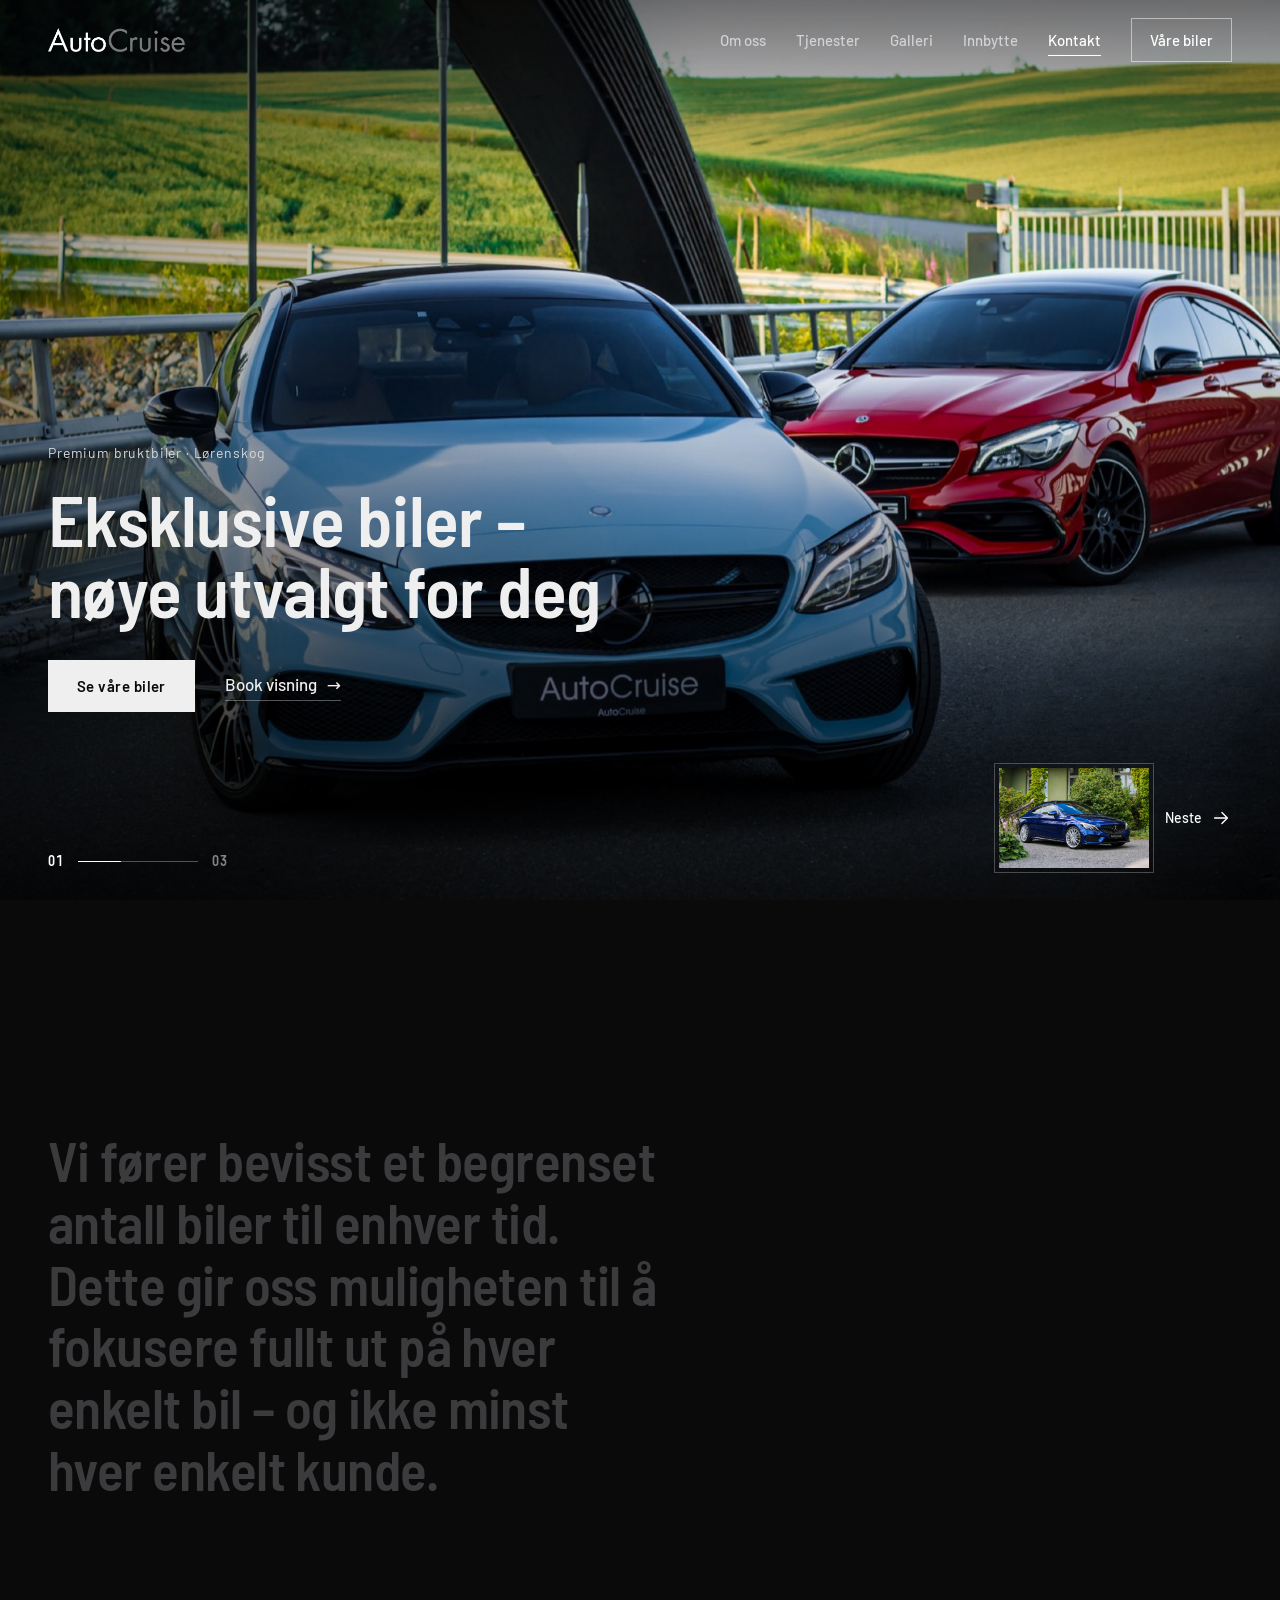
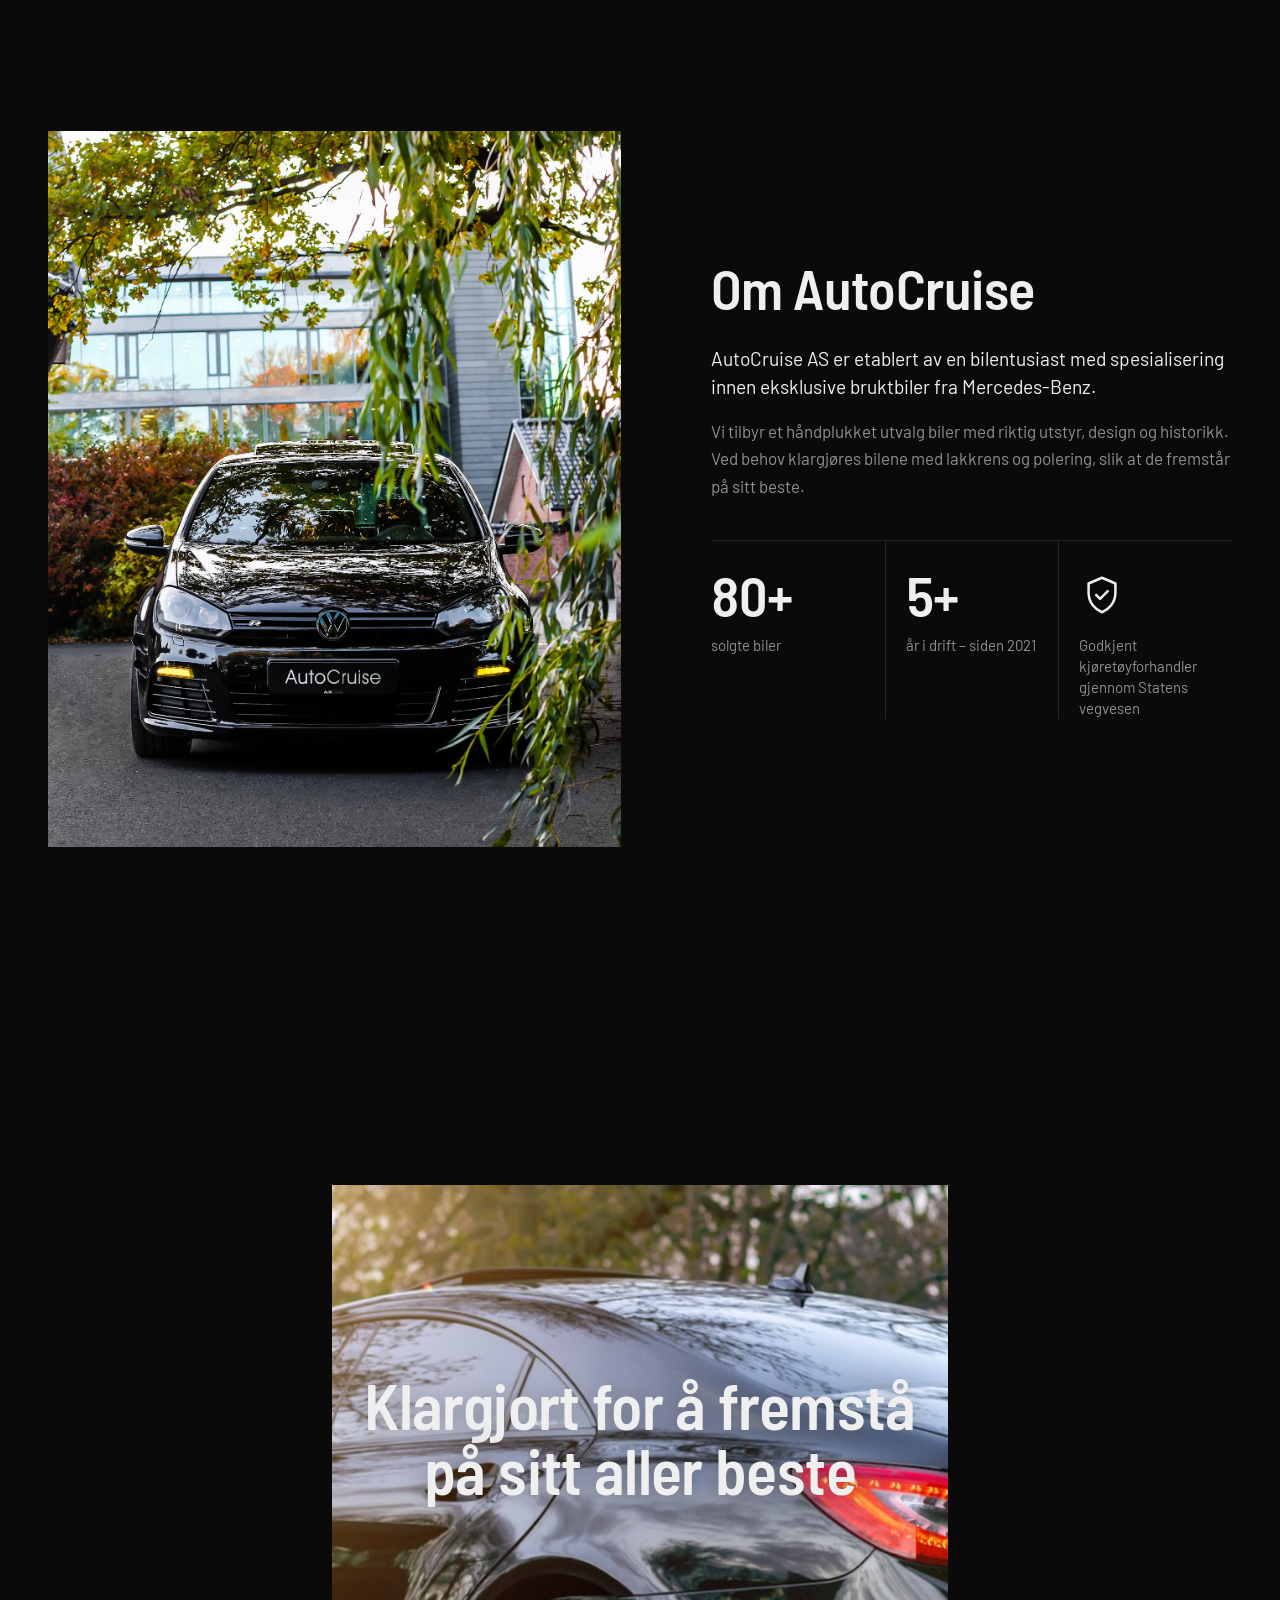
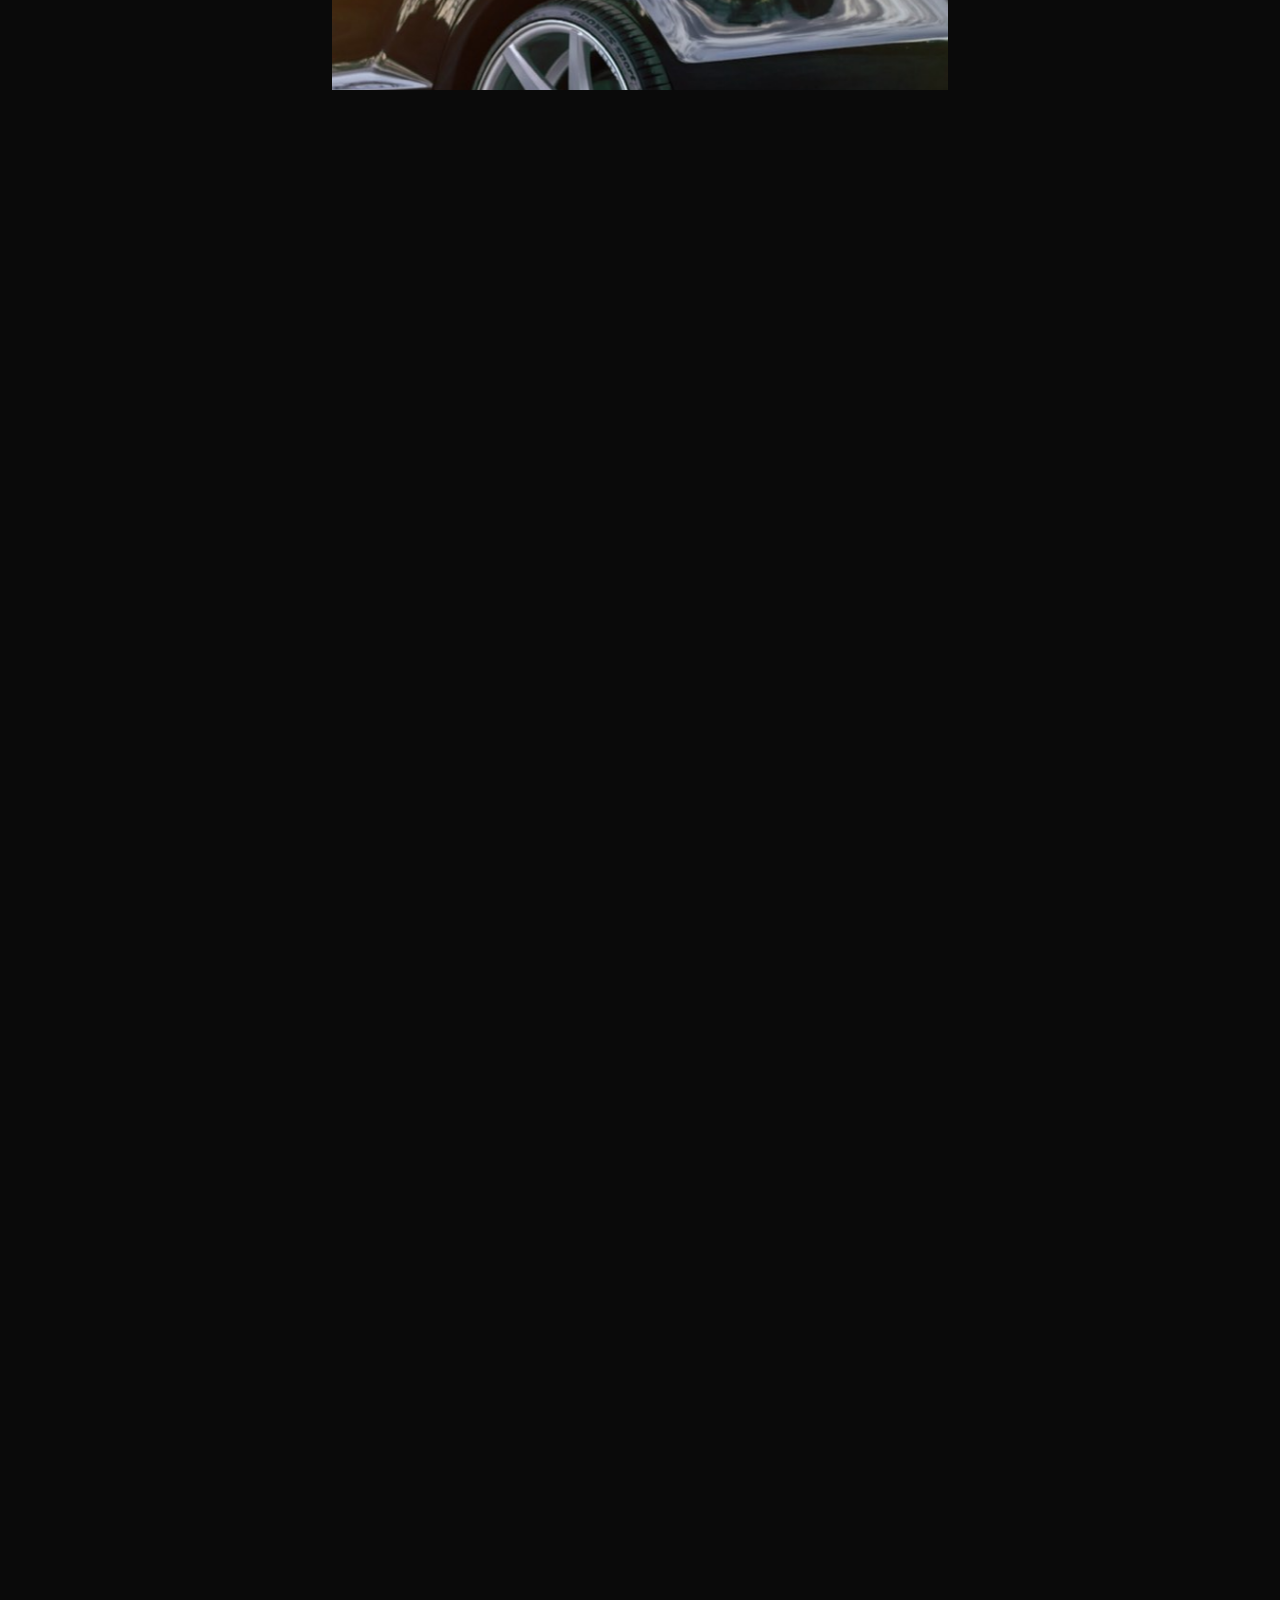
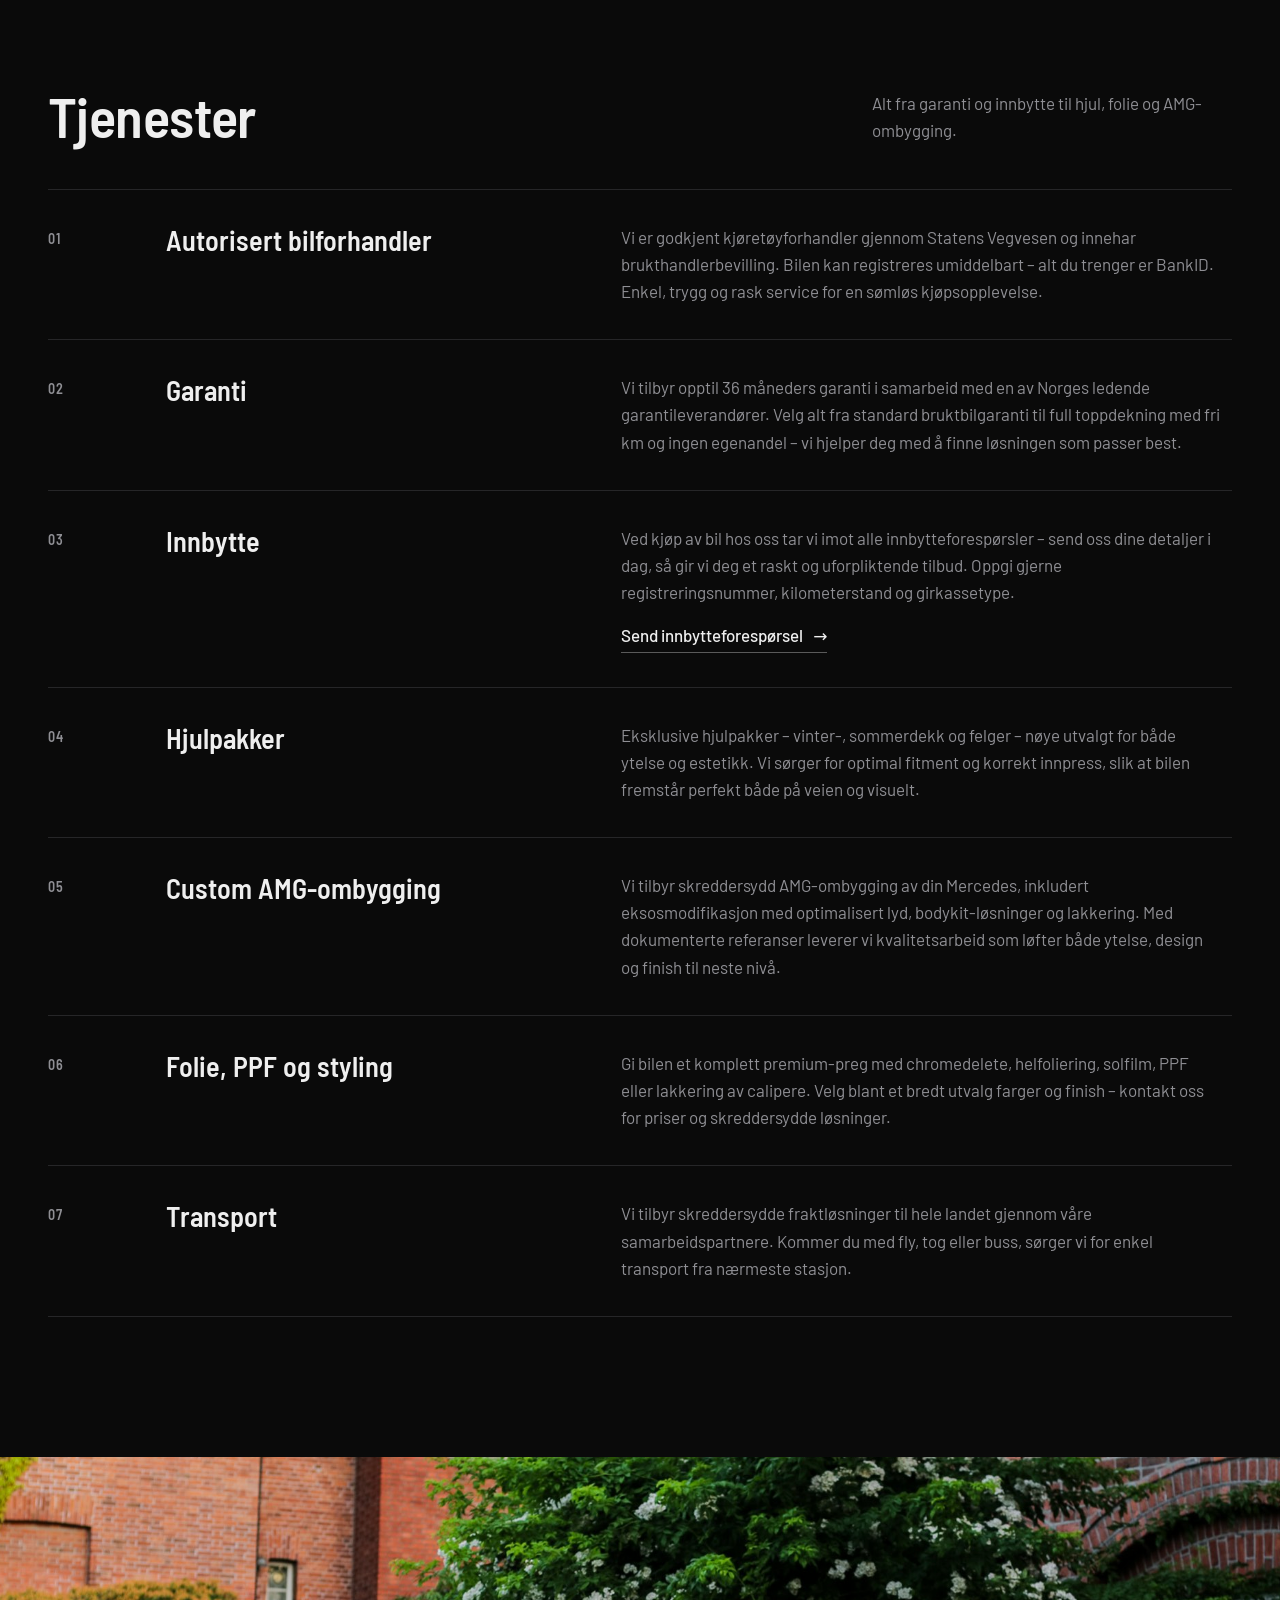
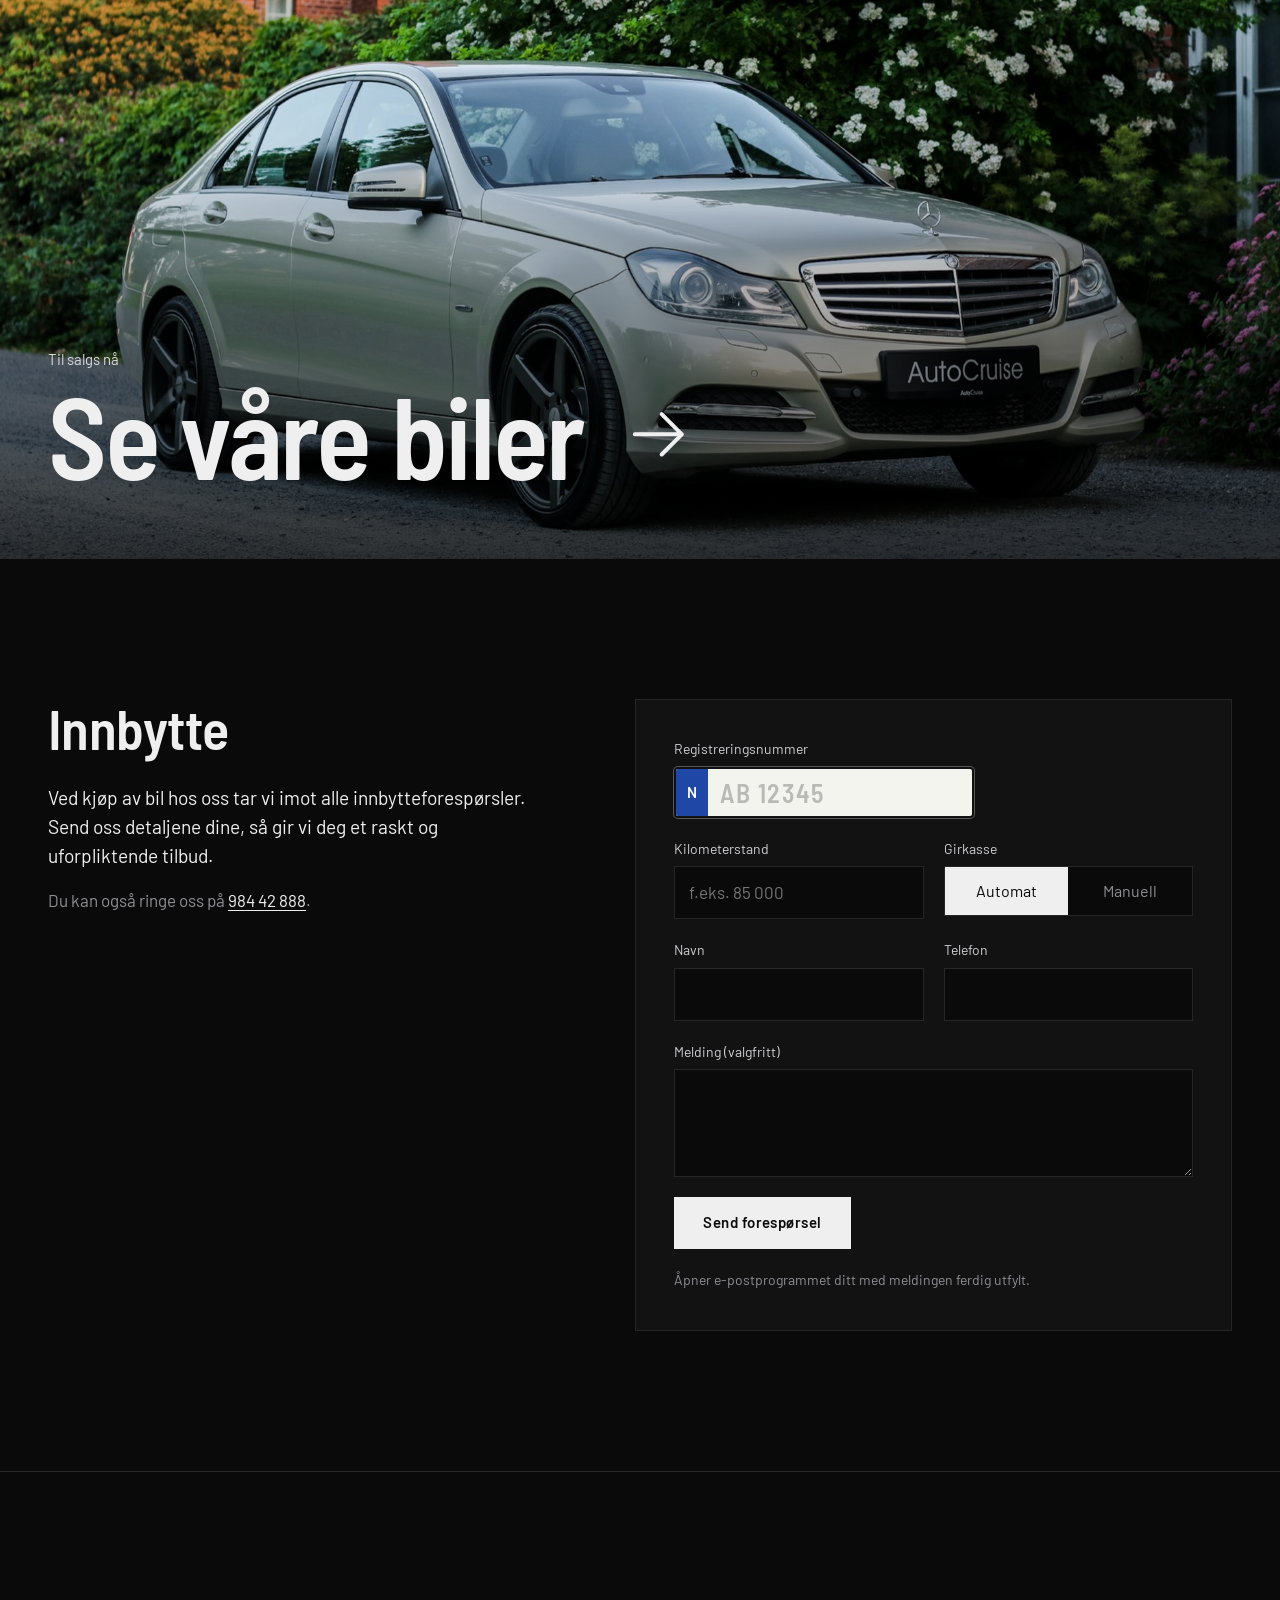
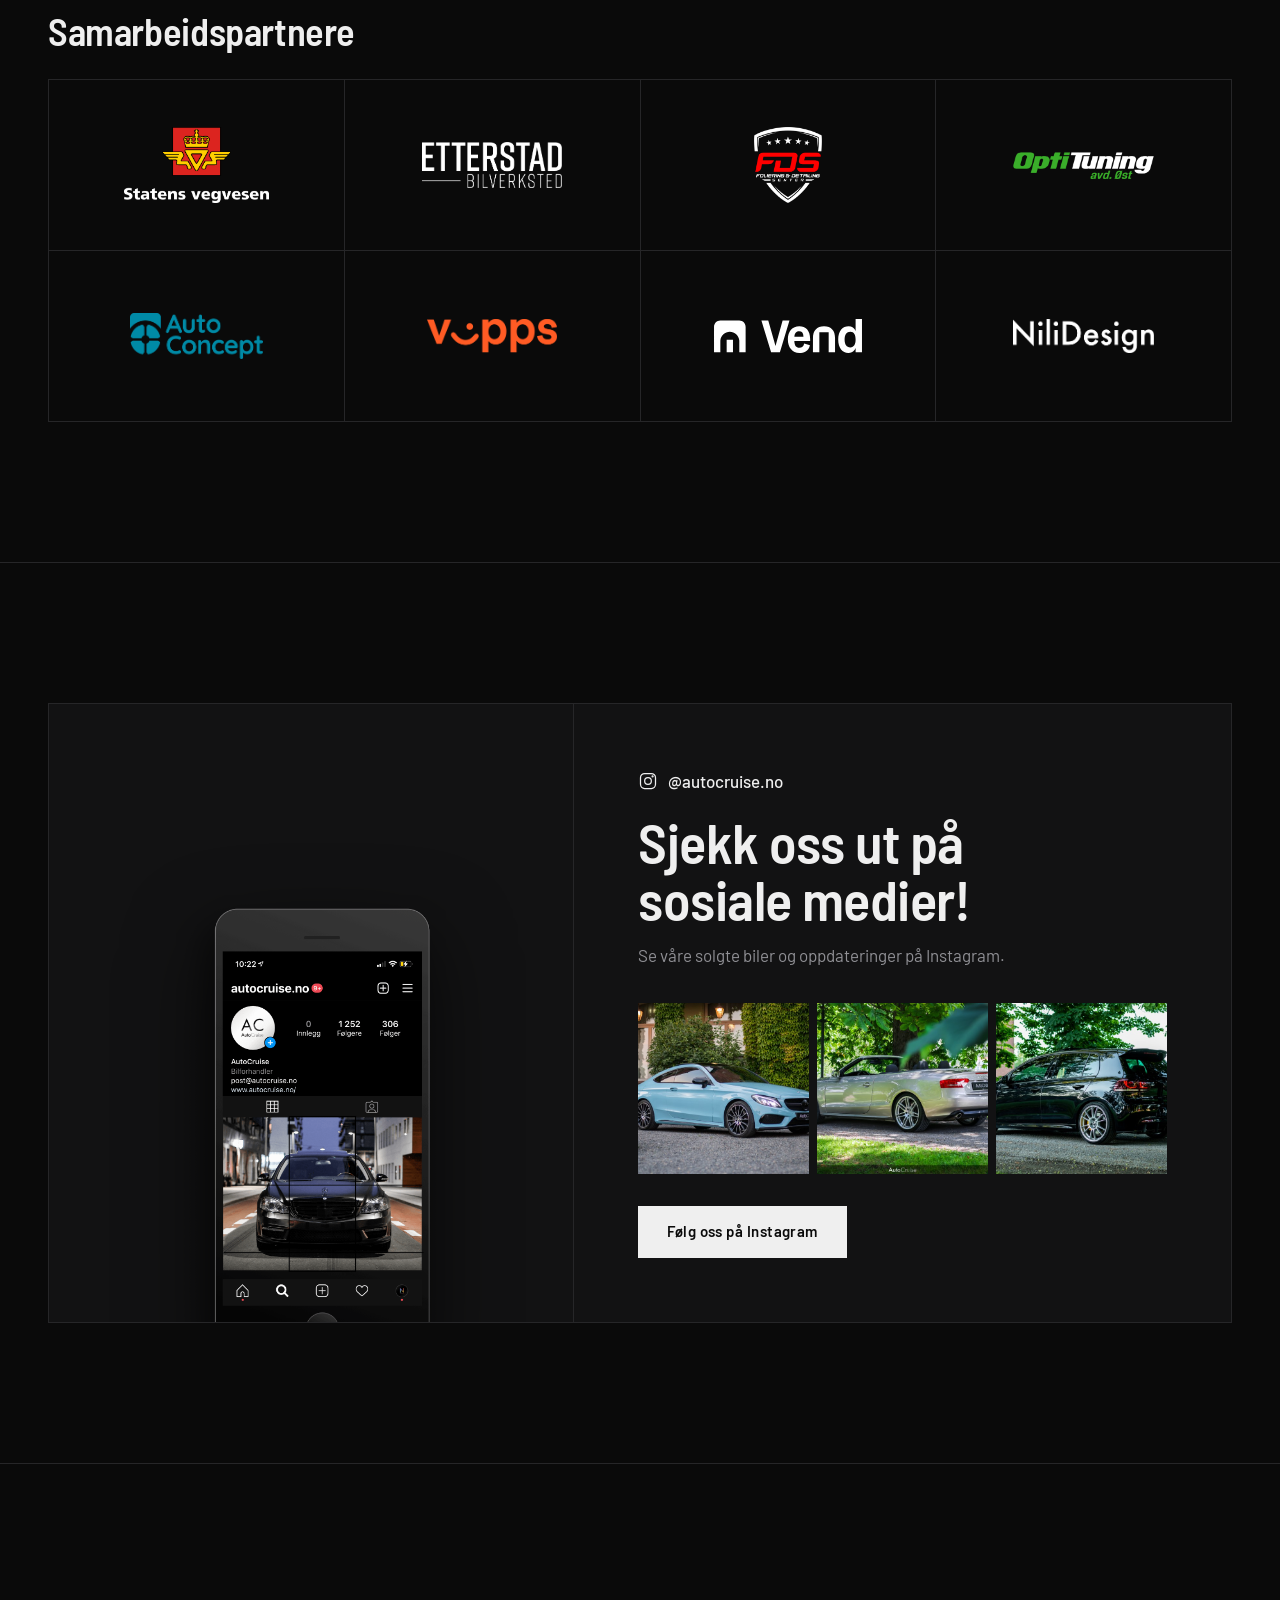
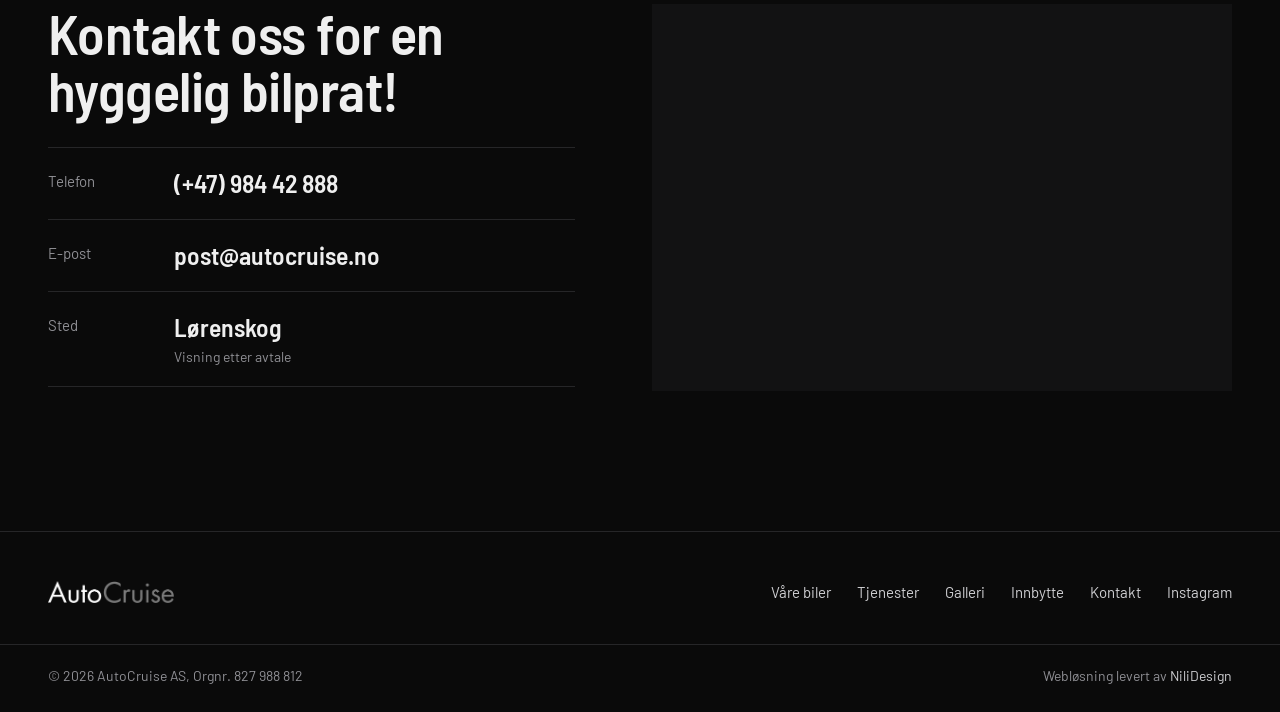
==== commit 7b3b3bd7: "SEO: videresending fra gamle adresser, sitemap, robots.txt, 404-side og alt-tekster - /html/biler.ht" ====
--- a/index.html
+++ b/index.html
@@ -35,7 +35,7 @@
   <link rel="preconnect" href="https://fonts.gstatic.com" crossorigin>
   <link href="https://fonts.googleapis.com/css2?family=Barlow:wght@400;500;600&family=Barlow+Semi+Condensed:wght@500;600;700&display=swap" rel="stylesheet">
   <link rel="preload" as="image" href="bilder/web/header/1C43xCLA45.jpg">
-  <link rel="stylesheet" href="css/style.css?v=14">
+  <link rel="stylesheet" href="css/style.css?v=15">
 </head>
 <body class="home">
 
@@ -99,7 +99,7 @@
 <section class="about">
   <div class="wrap about__grid">
     <figure class="about__fig reveal">
-      <div class="about__imgwrap"><img class="about__img parallax" src="bilder/web/IMG_1730.JPG" alt="Front på Mercedes-AMG med AutoCruise-skilt" loading="lazy"></div>
+      <div class="about__imgwrap"><img class="about__img parallax" src="bilder/web/IMG_1730.JPG" alt="Svart Volkswagen Golf R med AutoCruise-skilt" loading="lazy"></div>
     </figure>
     <div class="about__copy">
       <h2 class="reveal">Om AutoCruise</h2>
@@ -118,7 +118,7 @@
 <section class="expand" id="expand" aria-label="Bilde">
   <div class="expand__sticky">
     <div class="expand__frame" id="expandFrame">
-      <img src="bilder/web/ld-export-b02aa0bb-05022022.jpg" alt="Mercedes-AMG bakfra med AutoCruise-skilt" loading="lazy" id="expandImg">
+      <img src="bilder/web/ld-export-b02aa0bb-05022022.jpg" alt="Svart Mercedes-Benz CLS bakfra i kveldssol" loading="lazy" id="expandImg">
     </div>
     <div class="expand__text" id="expandText">
       <h2>Klargjort for å fremstå<br>på sitt aller beste</h2>
@@ -313,7 +313,8 @@
   <a href="biler.html">Våre biler</a>
 </div>
 
-<script src="bilder/bilder.js?v=14"></script>
-<script src="js/main.js?v=14"></script>
+<script src="bilder/bilder.js?v=15"></script>
+<script src="bilder/bildetekster.js?v=15"></script>
+<script src="js/main.js?v=15"></script>
 </body>
 </html>
--- a/css/style.css
+++ b/css/style.css
@@ -287,6 +287,10 @@
 .page-cars .cars { padding-top: clamp(50px, 6vw, 80px); }
 .cars__frame { background: #fff; }
 .cars__frame iframe { display: block; width: 100%; height: 900px; border: 0; }
+.cars-about { border-top: 1px solid var(--line); }
+.cars-about__grid { display: grid; grid-template-columns: 1fr 1.3fr; gap: 24px clamp(40px, 6vw, 90px); align-items: start; }
+.cars-about h2 { margin: 0; max-width: 16ch; }
+.cars-about__text p:last-child { margin-bottom: 0; }
 .cars-perks { border-block: 1px solid var(--line); }
 .cars-perks__grid { display: grid; grid-template-columns: repeat(3, 1fr); }
 .cars-perks__grid > div { padding: 48px 40px 48px 0; }
@@ -296,6 +300,12 @@
 .cta__inner { text-align: center; display: flex; flex-direction: column; align-items: center; }
 .cta__inner h2 { font-size: clamp(40px, 6vw, 84px); margin-bottom: 14px; }
 .cta__actions { display: flex; align-items: center; gap: 30px; flex-wrap: wrap; justify-content: center; margin-top: 14px; }
+
+/* ============ 404 ============ */
+.notfound { min-height: 78vh; display: flex; align-items: center; padding: 140px 0 80px; }
+.notfound__code { font: 700 clamp(110px, 20vw, 260px)/.8 var(--head); letter-spacing: -.04em; color: transparent; -webkit-text-stroke: 1px var(--dim); margin: 0 0 24px; }
+.notfound h1 { font-size: clamp(36px, 5vw, 64px); line-height: 1.05; margin: 0 0 14px; }
+.notfound__actions { justify-content: flex-start; margin-top: 28px; }
 
 /* ============ FOOTER ============ */
 .footer { border-top: 1px solid var(--line); padding-top: 48px; }
@@ -348,6 +358,7 @@
   .hero__caption { display: none; }
   .partners__grid li { flex-basis: calc(50% - 1px); height: 140px; }
   .cars-perks__grid { grid-template-columns: 1fr; }
+  .cars-about__grid { grid-template-columns: 1fr; }
   .cars-perks__grid > div, .cars-perks__grid > div + div { padding: 32px 0; border-left: 0; }
   .cars-perks__grid > div + div { border-top: 1px solid var(--line); }
   .expand { height: 200vh; }
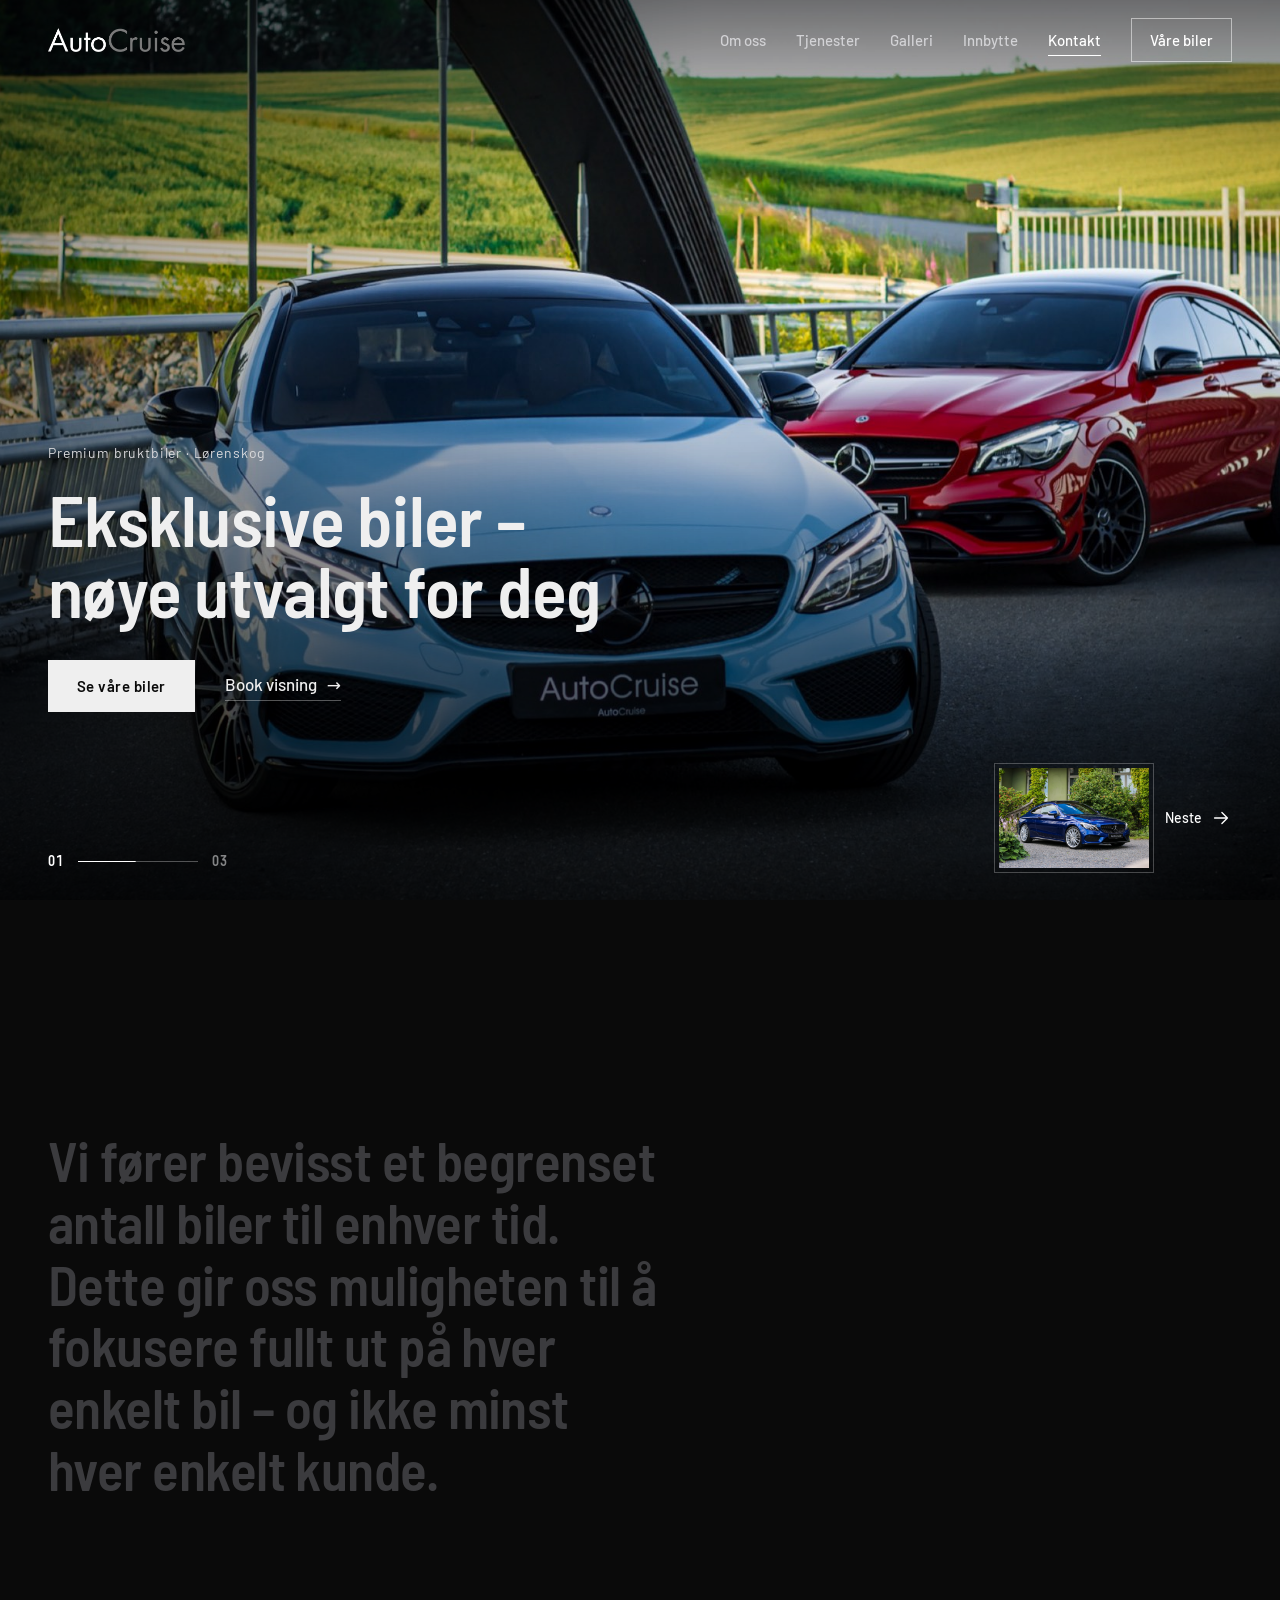
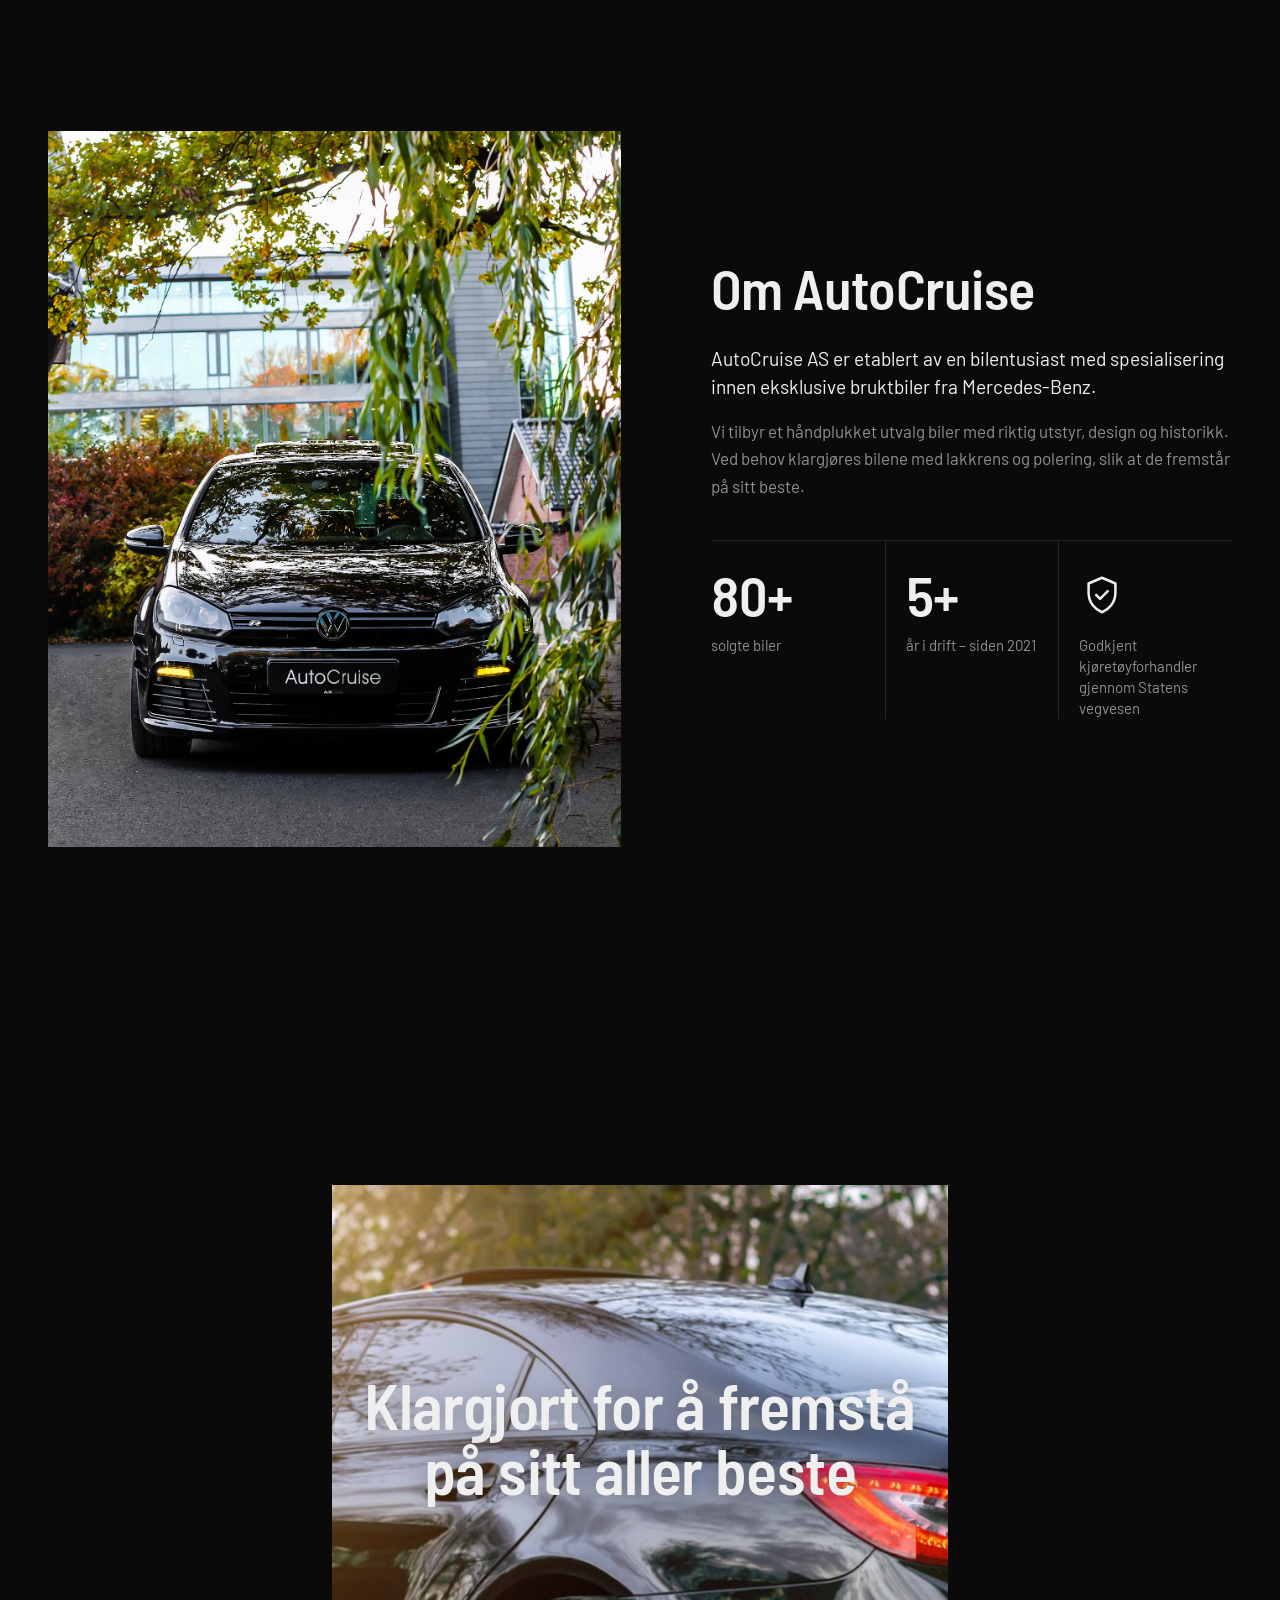
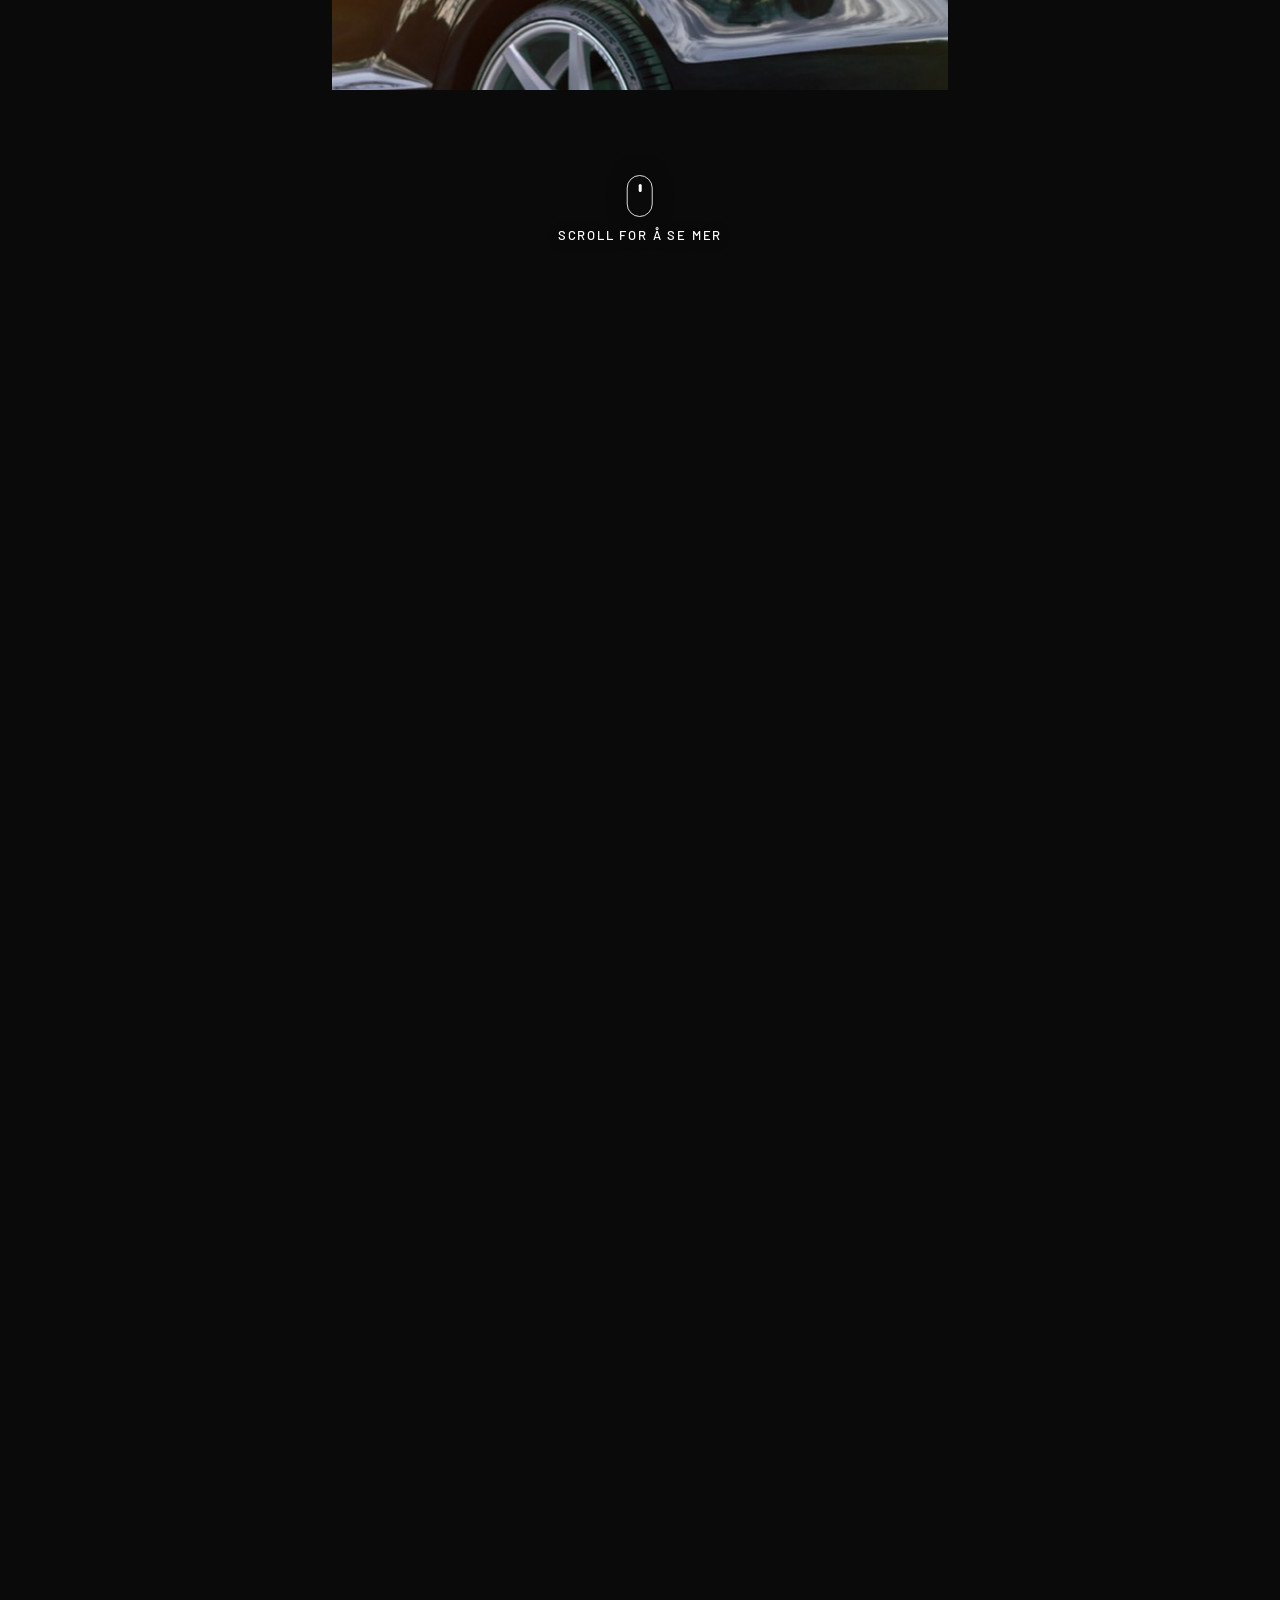
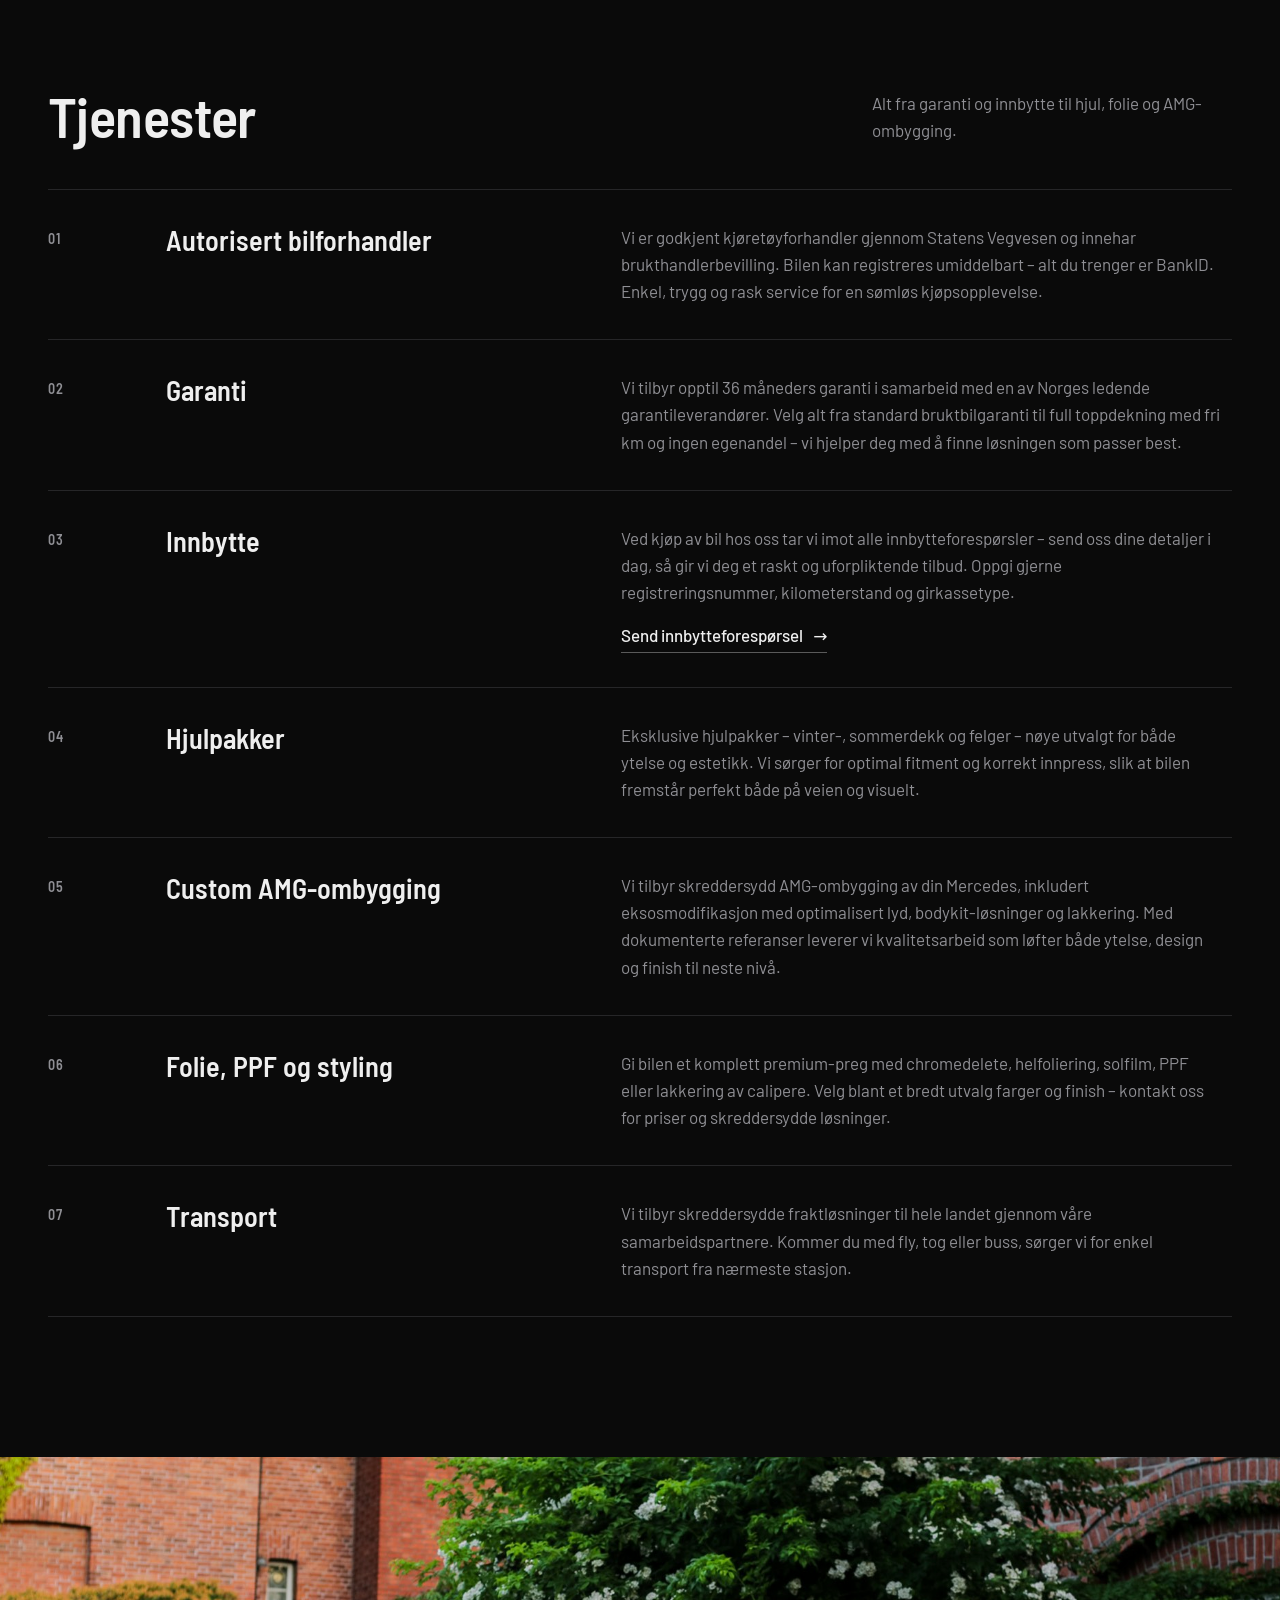
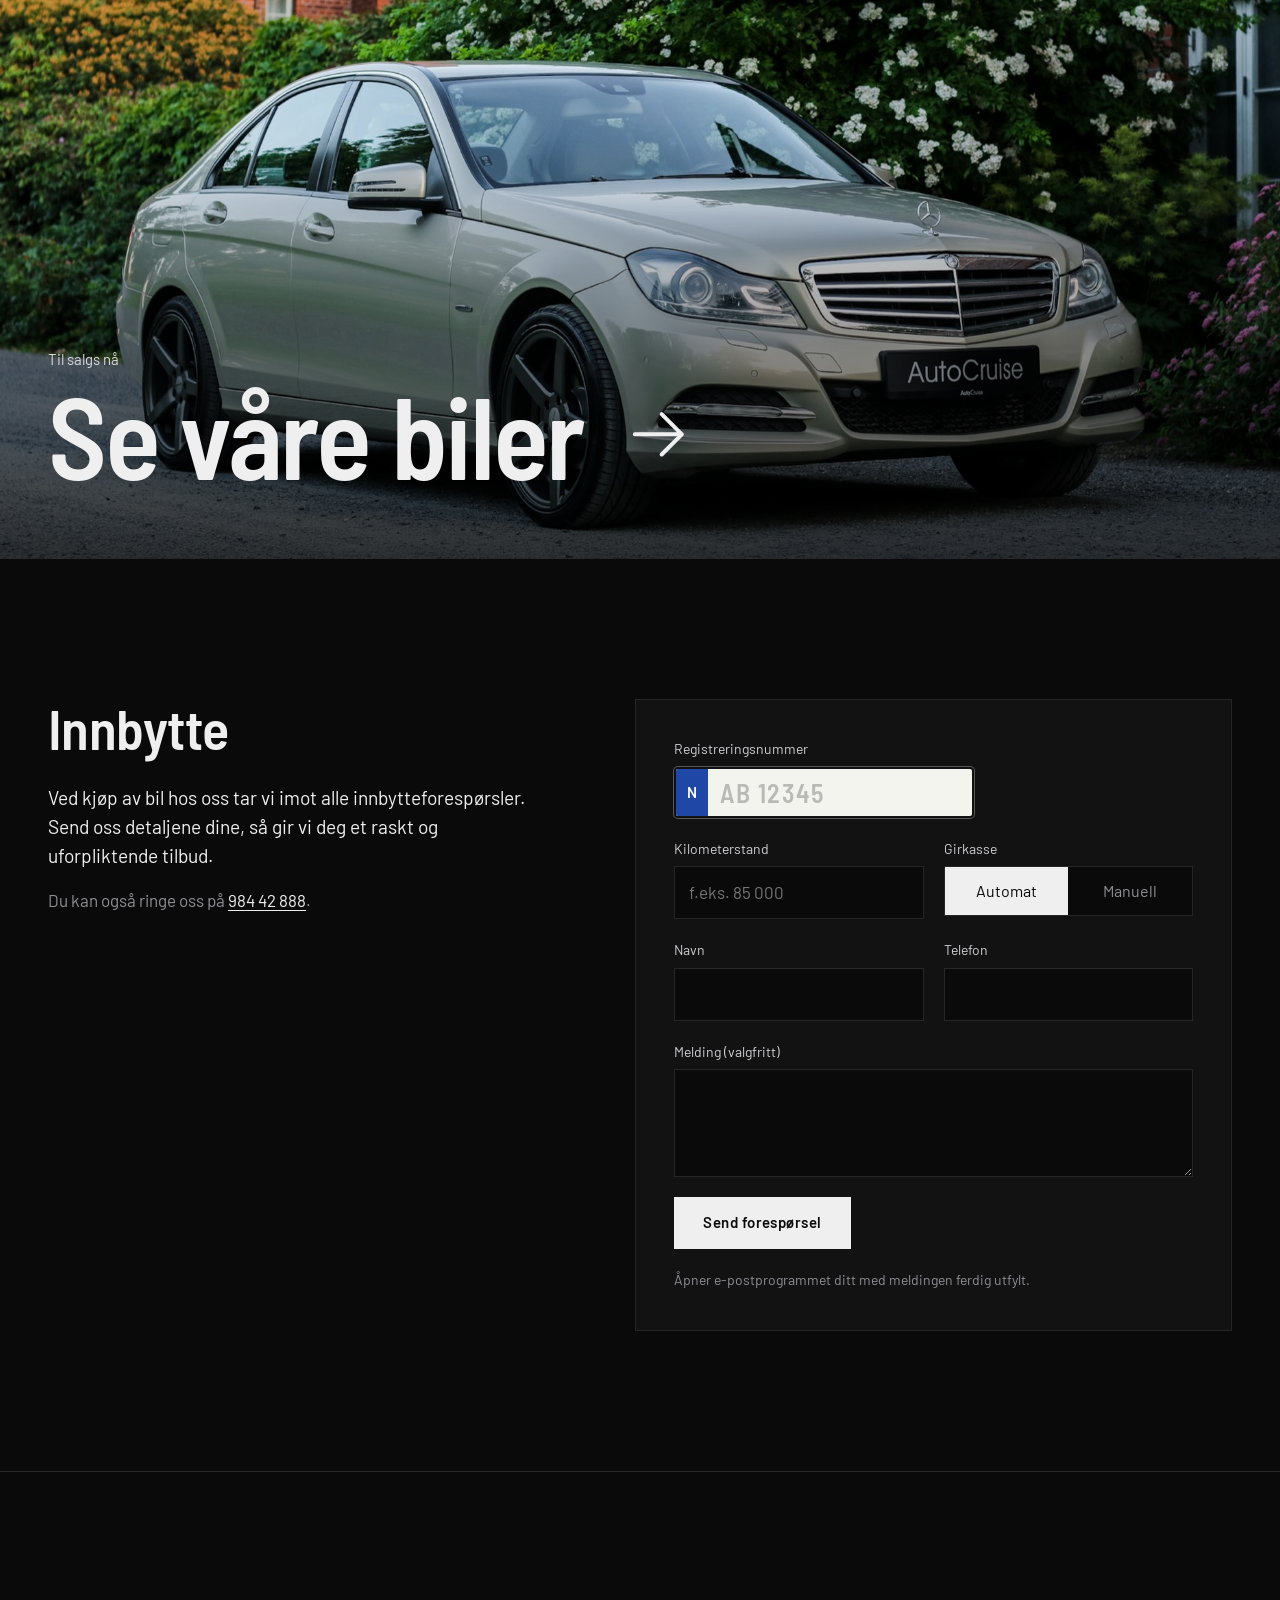
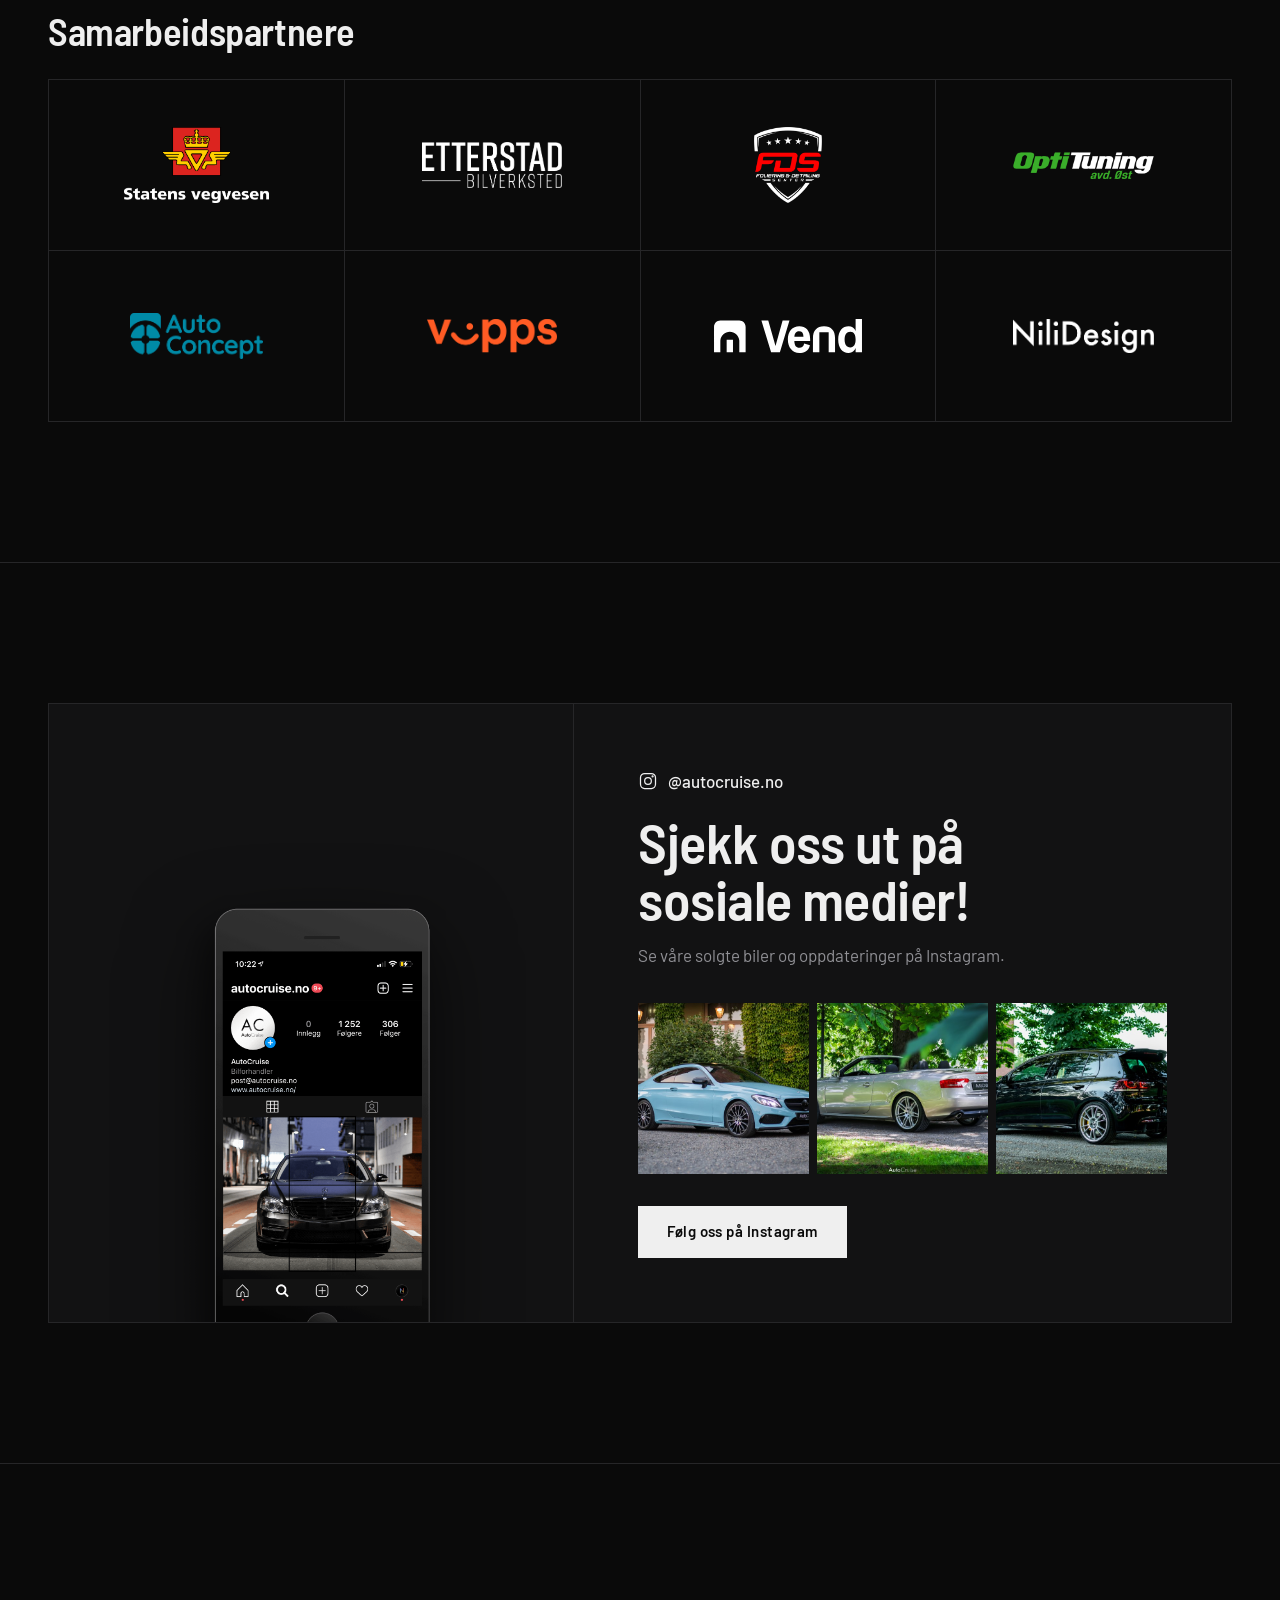
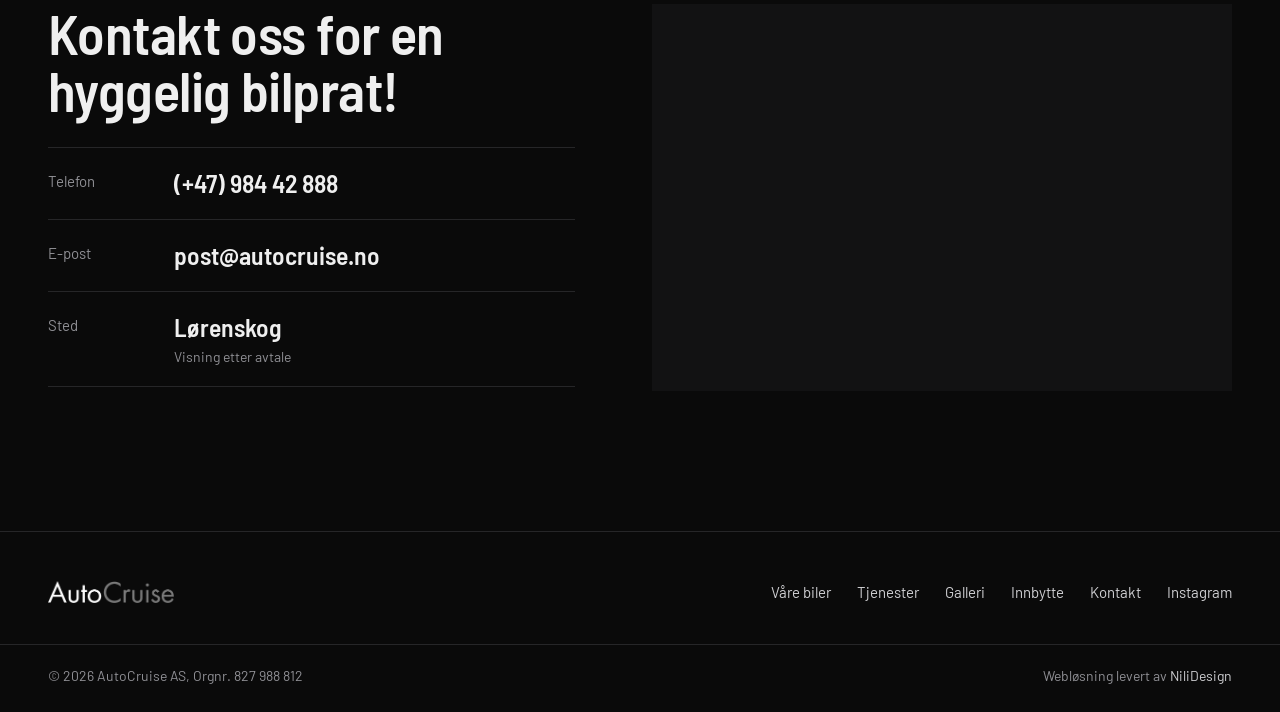
==== commit 05abd6aa: "Scroll-indikator i expand-seksjonen Musikon med animert hjul og teksten «Scroll for å se mer» vises " ====
--- a/index.html
+++ b/index.html
@@ -35,7 +35,7 @@
   <link rel="preconnect" href="https://fonts.gstatic.com" crossorigin>
   <link href="https://fonts.googleapis.com/css2?family=Barlow:wght@400;500;600&family=Barlow+Semi+Condensed:wght@500;600;700&display=swap" rel="stylesheet">
   <link rel="preload" as="image" href="bilder/web/header/1C43xCLA45.jpg">
-  <link rel="stylesheet" href="css/style.css?v=15">
+  <link rel="stylesheet" href="css/style.css?v=17">
 </head>
 <body class="home">
 
@@ -120,6 +120,10 @@
     <div class="expand__frame" id="expandFrame">
       <img src="bilder/web/ld-export-b02aa0bb-05022022.jpg" alt="Svart Mercedes-Benz CLS bakfra i kveldssol" loading="lazy" id="expandImg">
     </div>
+    <div class="expand__hint" id="expandHint" aria-hidden="true">
+      <span class="expand__mouse"><i></i></span>
+      <span>Scroll for å se mer</span>
+    </div>
     <div class="expand__text" id="expandText">
       <h2>Klargjort for å fremstå<br>på sitt aller beste</h2>
     </div>
@@ -313,8 +317,8 @@
   <a href="biler.html">Våre biler</a>
 </div>
 
-<script src="bilder/bilder.js?v=15"></script>
-<script src="bilder/bildetekster.js?v=15"></script>
-<script src="js/main.js?v=15"></script>
+<script src="bilder/bilder.js?v=17"></script>
+<script src="bilder/bildetekster.js?v=17"></script>
+<script src="js/main.js?v=17"></script>
 </body>
 </html>
--- a/css/style.css
+++ b/css/style.css
@@ -153,6 +153,11 @@
 .expand__frame::after { content: ""; position: absolute; inset: 0; background: rgba(0,0,0,var(--shade, 0)); }
 .expand__text { position: relative; z-index: 2; text-align: center; padding: 0 var(--gutter); opacity: 0; transform: translateY(30px); transition: opacity .6s, transform .8s var(--ease); }
 .expand__text.is-in { opacity: 1; transform: none; }
+.expand__hint { position: absolute; left: 50%; bottom: clamp(24px, 5vh, 48px); z-index: 3; display: flex; flex-direction: column; align-items: center; gap: 12px; translate: -50% 0; font: 500 13px/1 "Barlow", sans-serif; letter-spacing: .14em; text-transform: uppercase; color: #fff; text-shadow: 0 1px 10px rgba(0,0,0,.6); transition: opacity .4s, transform .5s var(--ease); pointer-events: none; }
+.expand__hint.is-gone { opacity: 0; transform: translateY(14px); }
+.expand__mouse { width: 26px; height: 42px; border: 1.5px solid rgba(255,255,255,.85); border-radius: 14px; position: relative; box-shadow: 0 0 20px rgba(0,0,0,.35); }
+.expand__mouse i { position: absolute; left: 50%; top: 8px; width: 3px; height: 8px; margin-left: -1.5px; border-radius: 2px; background: #fff; animation: wheel 1.8s var(--ease) infinite; }
+@keyframes wheel { 0% { opacity: 0; transform: translateY(0); } 25% { opacity: 1; } 100% { opacity: 0; transform: translateY(14px); } }
 .expand__text h2 { font-size: clamp(34px, 5vw, 72px); margin: 0; text-shadow: 0 2px 30px rgba(0,0,0,.4); }
 
 /* ============ TJENESTER ============ */
@@ -383,6 +388,7 @@
   .partners__grid img.p-small { height: 26px; }
   .lightbox__nav { top: auto; bottom: 16px; margin: 0; }
   .banner { height: 60vh; }
+  .expand__hint { bottom: 80px; }
   .quickbar {
     display: grid; grid-template-columns: 1fr 1fr; position: fixed; left: 0; right: 0; bottom: 0; z-index: 90;
     background: var(--bg); border-top: 1px solid var(--line); padding-bottom: env(safe-area-inset-bottom);
@@ -398,4 +404,5 @@
   .expand__frame { clip-path: none !important; }
   .expand__frame img { transform: none !important; }
   .expand__text { opacity: 1; transform: none; }
-}
+  .expand__hint { display: none; }
+}
